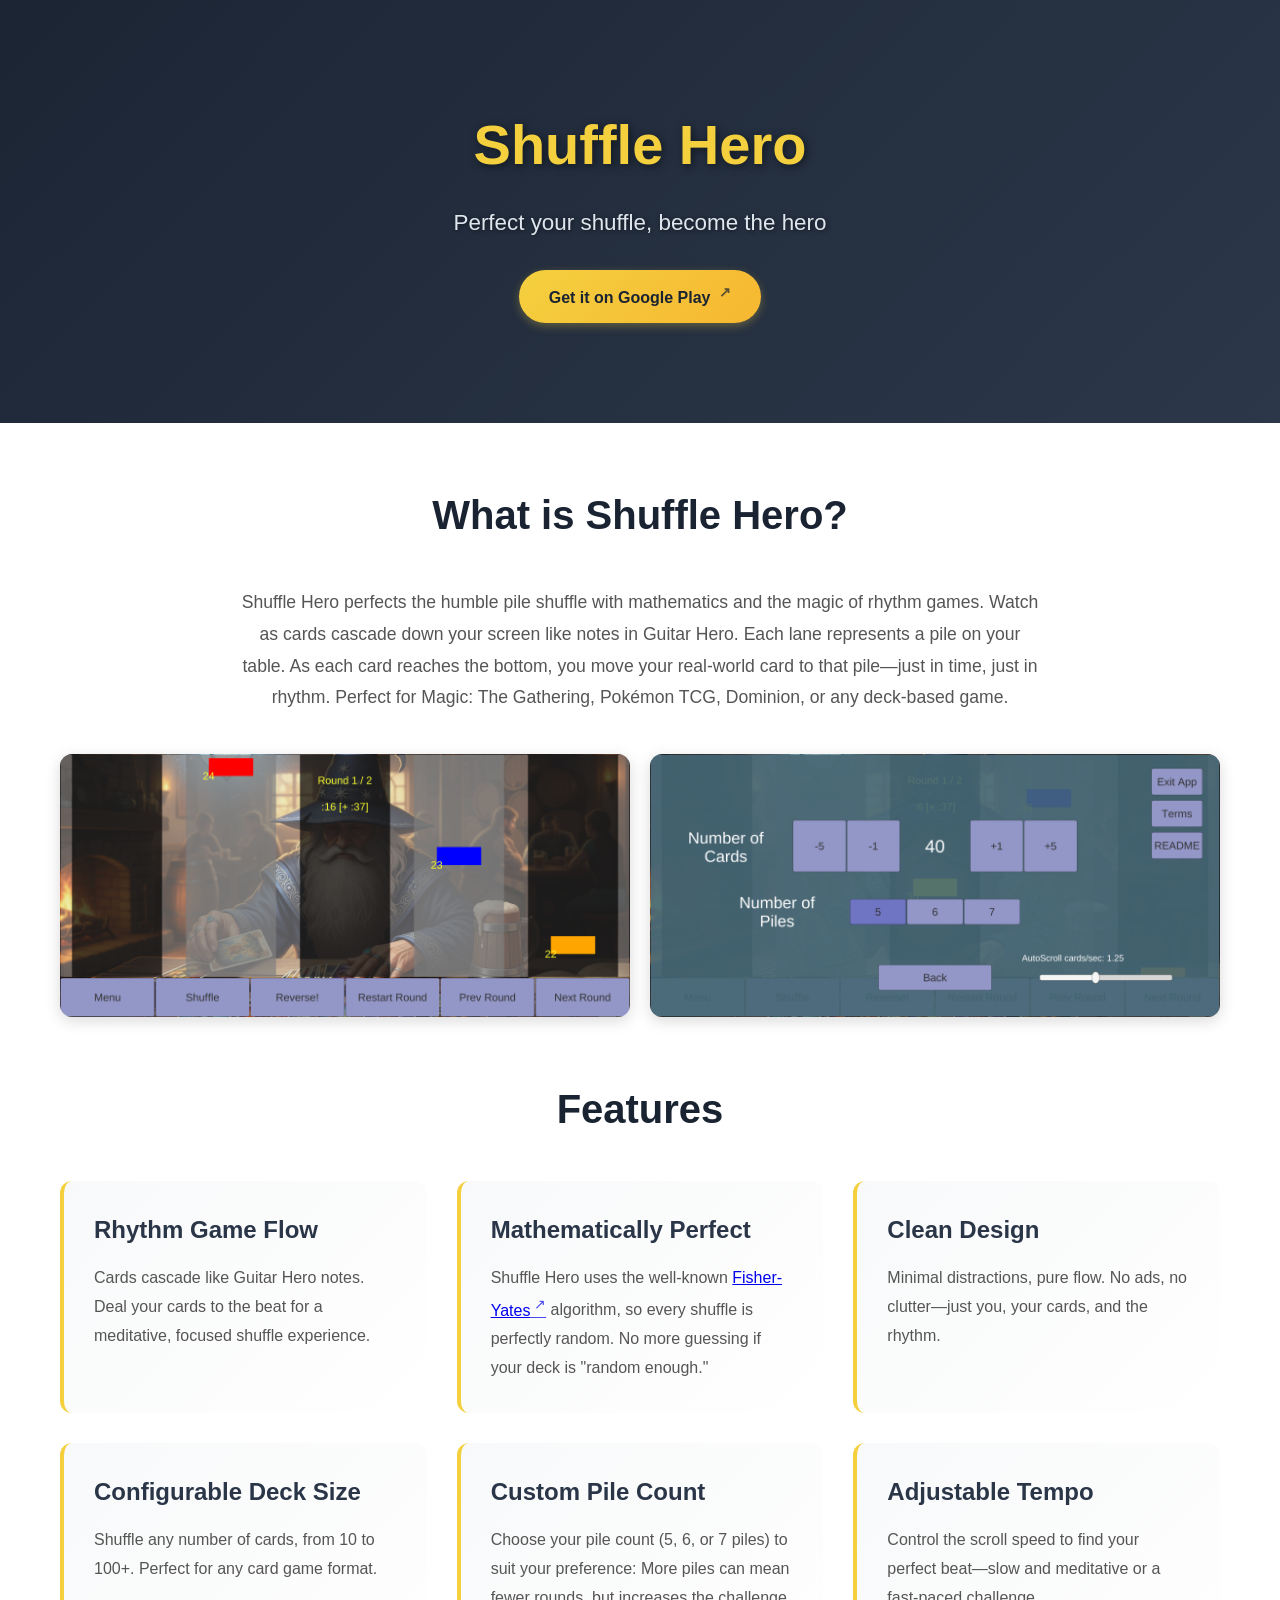
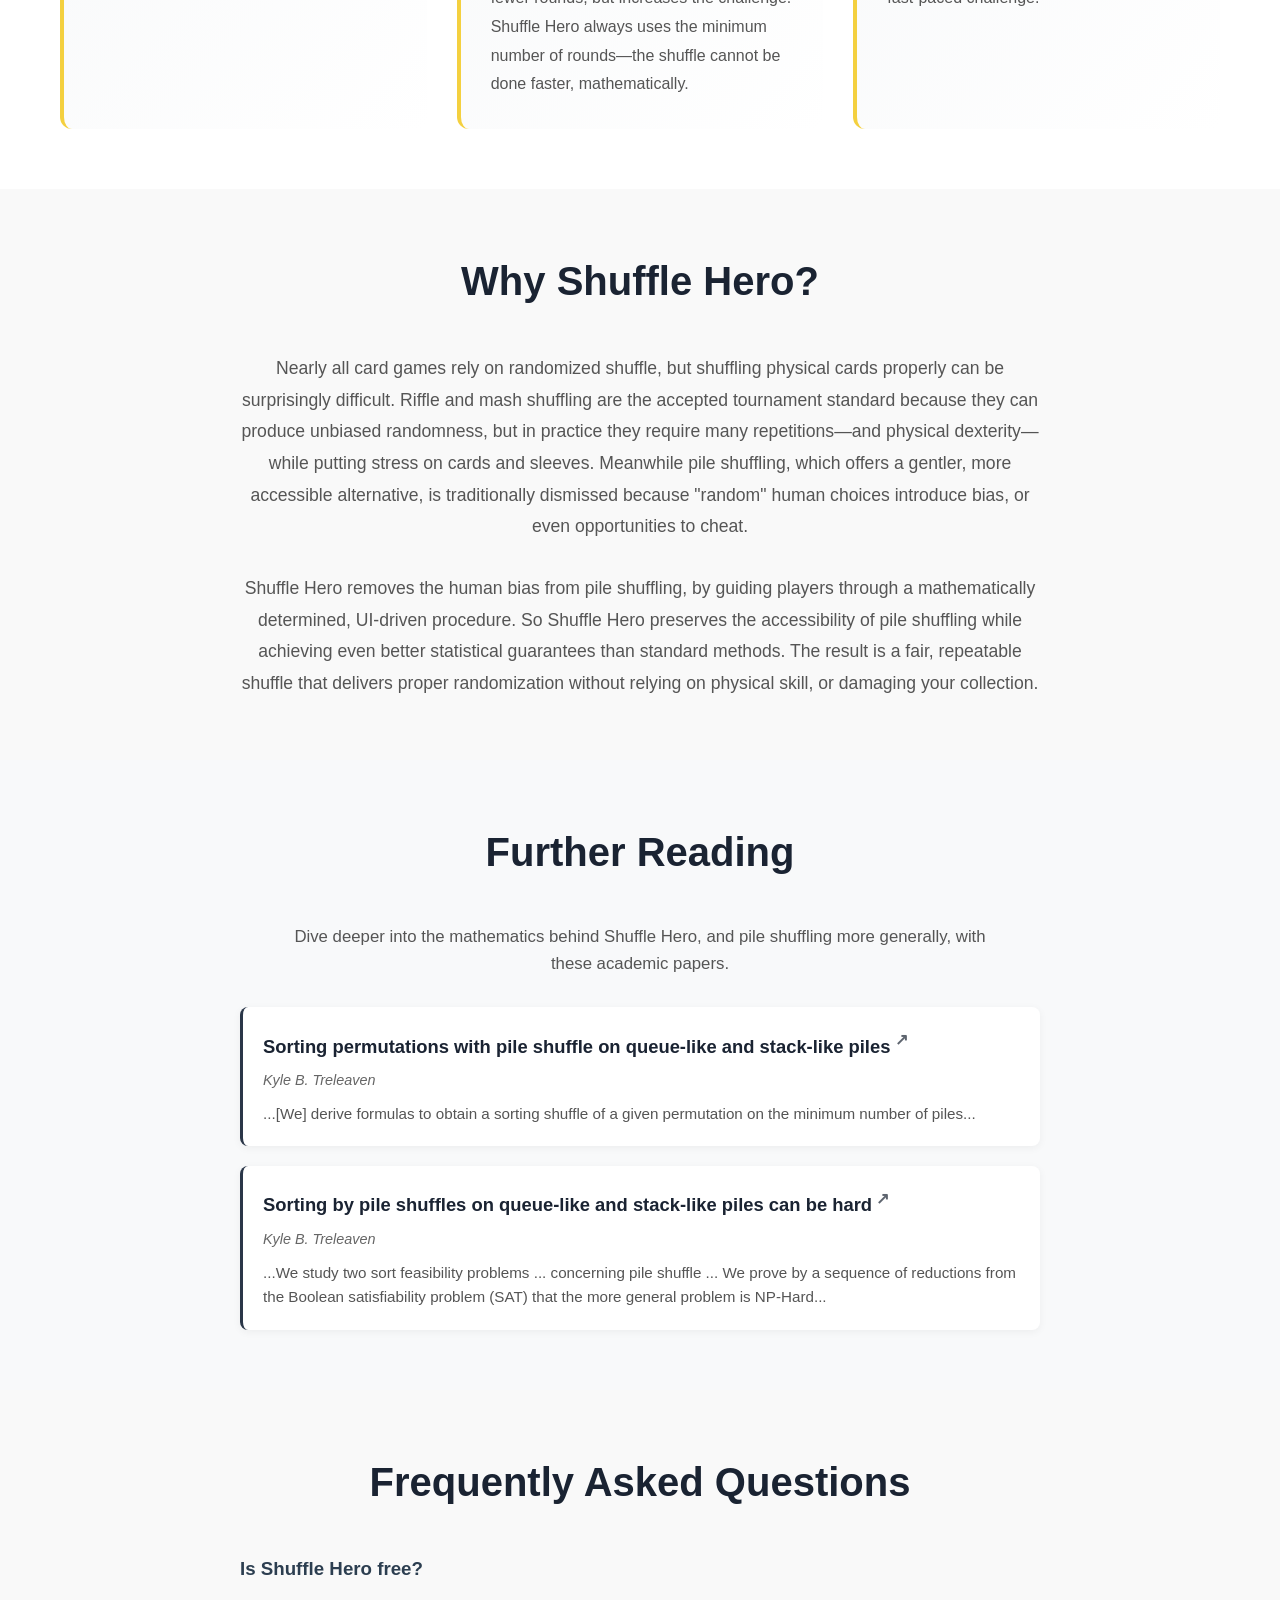
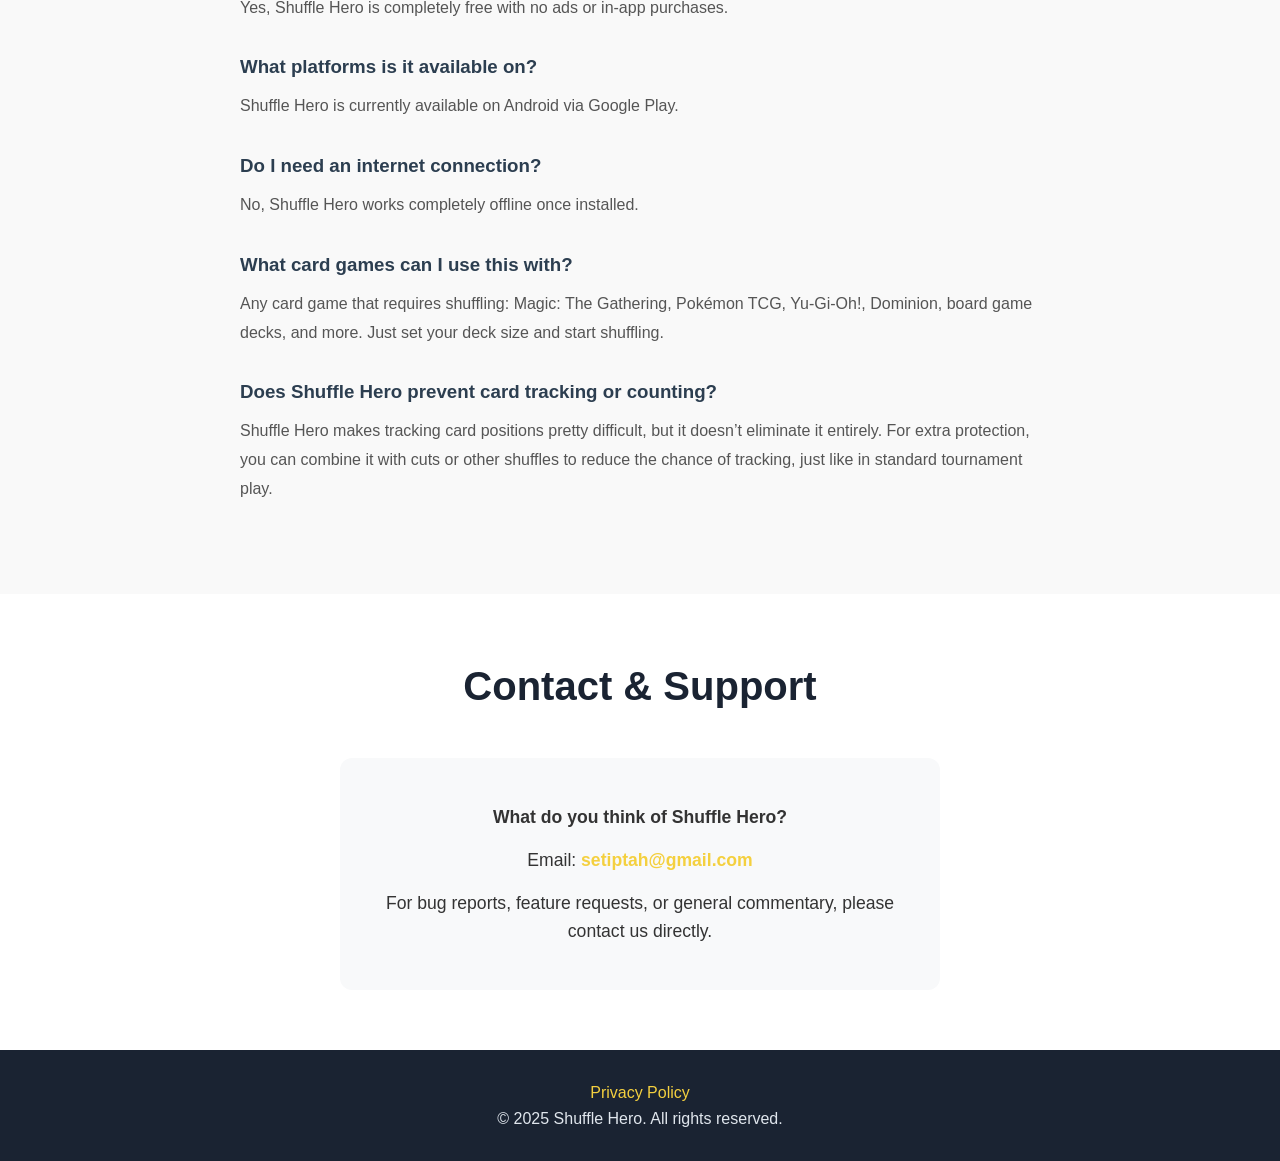
==== shuffle-hero/index.html @ 782777da "shuffle hero site edits" ====
<!DOCTYPE html>
<html lang="en">
<head>
    <meta charset="UTF-8">
    <meta name="viewport" content="width=device-width, initial-scale=1.0">
    <title>Shuffle Hero - Card Shuffling App</title>
    <link rel="stylesheet" href="styles.css">
    <style>
        /* Home page specific styles */
        header {
            background: linear-gradient(135deg, rgba(26, 35, 50, 0.95) 0%, rgba(42, 54, 72, 0.95) 100%), url('images/Gemini_Generated_Image_2lxxd22lxxd22lxx.png');
            background-size: cover;
            background-position: center;
            padding: 100px 0;
            position: relative;
        }

        header::before {
            content: '';
            position: absolute;
            top: 0;
            left: 0;
            right: 0;
            bottom: 0;
            background: linear-gradient(135deg, rgba(26, 35, 50, 0.85) 0%, rgba(42, 54, 72, 0.85) 100%);
            z-index: 1;
        }

        header .container {
            position: relative;
            z-index: 2;
        }

        header h1 {
            font-size: 3.5em;
        }

        @media (max-width: 768px) {
            header h1 {
                font-size: 2em;
            }
        }

        /* Image zoom modal styles */
        .screenshot-img {
            cursor: pointer;
            transition: transform 0.2s;
        }

        .screenshot-img:hover {
            transform: scale(1.02);
        }

        .image-modal {
            display: none;
            position: fixed;
            z-index: 1000;
            left: 0;
            top: 0;
            width: 100%;
            height: 100%;
            background-color: rgba(0, 0, 0, 0.9);
            cursor: pointer;
        }

        .image-modal.active {
            display: flex;
            align-items: center;
            justify-content: center;
        }

        .image-modal img {
            max-width: 70%;
            max-height: 70%;
            object-fit: contain;
        }

        /* FAQ styles */
        .faq-item {
            margin-bottom: 30px;
        }

        .faq-question {
            color: #2c3e50;
            margin-bottom: 10px;
        }

        .faq-answer {
            color: #555;
            line-height: 1.8;
        }
    </style>
    <meta name="google-site-verification" content="QTswCQjJHHnKKwZ6zDKcbCiv14YPKTr-lFRo9p0qcoI" />
</head>
<body>
    <header>
        <div class="container">
            <h1>Shuffle Hero</h1>
            <p>Perfect your shuffle, become the hero</p>
            <div style="text-align: center; margin-top: 30px;">
                <a
                    href="https://play.google.com/store/apps/details?id=com.setiptah.ShuffleHero"
                    class="download-button-small external-link"
                    target="_blank"
                    rel="noopener noreferrer"
                >Get it on Google Play</a>
            </div>
        </div>
    </header>

    <section class="features">
        <div class="container">
            <h2 class="section-title">What is Shuffle Hero?</h2>
            <p style="text-align: center; max-width: 800px; margin: 0 auto 30px; font-size: 1.1em; color: #555; line-height: 1.8;">
                Shuffle Hero perfects the humble pile shuffle with mathematics and the magic of rhythm games. Watch as cards cascade down your screen like notes in Guitar Hero. Each lane represents a pile on your table. As each card reaches the bottom, you move your real-world card to that pile—just in time, just in rhythm. Perfect for Magic: The Gathering, Pokémon TCG, Dominion, or any deck-based game.
            </p>
            <div class="screenshots-grid">
                <img src="images/screenshots/Screenshot_20251213-114809.png" alt="Shuffle Hero gameplay - Round 1/2" class="screenshot-img">
                <img src="images/screenshots/Screenshot_20251213-114822.png" alt="Shuffle Hero settings menu" class="screenshot-img">
            </div>
            <h2 class="section-title" style="margin-top: 60px;">Features</h2>
            <div class="features-grid">
                <div class="feature-card">
                    <h3>Rhythm Game Flow</h3>
                    <p>Cards cascade like Guitar Hero notes. Deal your cards to the beat for a meditative, focused shuffle experience.</p>
                </div>
                <div class="feature-card">
                    <h3>Mathematically Perfect</h3>
                    <p>Shuffle Hero uses the well-known <a href="https://en.wikipedia.org/wiki/Fisher%E2%80%93Yates_shuffle" class="external-link" target="_blank" rel="noopener noreferrer">Fisher-Yates</a> algorithm, so every shuffle is perfectly random. No more guessing if your deck is "random enough."</p>
                </div>
                <div class="feature-card">
                    <h3>Clean Design</h3>
                    <p>Minimal distractions, pure flow. No ads, no clutter—just you, your cards, and the rhythm.</p>
                </div>
                <div class="feature-card">
                    <h3>Configurable Deck Size</h3>
                    <p>Shuffle any number of cards, from 10 to 100+. Perfect for any card game format.</p>
                </div>
                <div class="feature-card">
                    <h3>Custom Pile Count</h3>
                    <p>
                        Choose your pile count (5, 6, or 7 piles) to suit your preference:
                        More piles can mean fewer rounds, but increases the challenge.
                        Shuffle Hero always uses the minimum number of rounds—the shuffle cannot be done faster, mathematically.
                    </p>
                </div>
                <div class="feature-card">
                    <h3>Adjustable Tempo</h3>
                    <p>Control the scroll speed to find your perfect beat—slow and meditative or a fast-paced challenge.</p>
                </div>
            </div>
        </div>
    </section>

    <section class="why-section" style="background-color: #f9f9f9; padding: 60px 0;">
        <div class="container">
            <h2 class="section-title">Why Shuffle Hero?</h2>
            <p style="text-align: center; max-width: 800px; margin: 0 auto 30px; font-size: 1.1em; color: #555; line-height: 1.8;">
                Nearly all card games rely on randomized shuffle, but shuffling physical cards properly can be surprisingly difficult. Riffle and mash shuffling are the accepted tournament standard because they can produce unbiased randomness, but in practice they require many repetitions—and physical dexterity—while putting stress on cards and sleeves. Meanwhile pile shuffling, which offers a gentler, more accessible alternative, is traditionally dismissed because "random" human choices introduce bias, or even opportunities to cheat.
            </p>
            <p style="text-align: center; max-width: 800px; margin: 0 auto; font-size: 1.1em; color: #555; line-height: 1.8;">
                Shuffle Hero removes the human bias from pile shuffling, by guiding players through a mathematically determined, UI-driven procedure. So Shuffle Hero preserves the accessibility of pile shuffling while achieving even better statistical guarantees than standard methods. The result is a fair, repeatable shuffle that delivers proper randomization without relying on physical skill, or damaging your collection.
            </p>
        </div>
    </section>

    <section class="academic">
        <div class="container">
            <h2 class="section-title">Further Reading</h2>
            <p class="section-intro">Dive deeper into the mathematics behind Shuffle Hero, and pile shuffling more generally, with these academic papers.</p>
            <div class="academic-papers">
                <div class="paper">
                    <h3><a href="https://arxiv.org/abs/2503.11463" class="external-link" target="_blank" rel="noopener noreferrer">Sorting permutations with pile shuffle on queue-like and stack-like piles</a></h3>
                    <p class="paper-authors">Kyle B. Treleaven</p>
                    <p class="paper-description">...[We] derive formulas to obtain a sorting shuffle of a given permutation on the minimum number of piles...</p>
                </div>
                <div class="paper">
                    <h3><a href="https://arxiv.org/abs/2506.05518" class="external-link" target="_blank" rel="noopener noreferrer">Sorting by pile shuffles on queue-like and stack-like piles can be hard</a></h3>
                    <p class="paper-authors">Kyle B. Treleaven</p>
                    <p class="paper-description">...We study two sort feasibility problems ... concerning pile shuffle ... We prove by a sequence of reductions from the Boolean satisfiability problem (SAT) that the more general problem is NP-Hard...</p>
                </div>
            </div>
        </div>
    </section>

    <section class="faq" style="background-color: #f9f9f9; padding: 60px 0;">
        <div class="container">
            <h2 class="section-title">Frequently Asked Questions</h2>
            <div style="max-width: 800px; margin: 0 auto;">
                <div class="faq-item">
                    <h3 class="faq-question">Is Shuffle Hero free?</h3>
                    <p class="faq-answer">Yes, Shuffle Hero is completely free with no ads or in-app purchases.</p>
                </div>
                <div class="faq-item">
                    <h3 class="faq-question">What platforms is it available on?</h3>
                    <p class="faq-answer">Shuffle Hero is currently available on Android via Google Play.</p>
                </div>
                <div class="faq-item">
                    <h3 class="faq-question">Do I need an internet connection?</h3>
                    <p class="faq-answer">No, Shuffle Hero works completely offline once installed.</p>
                </div>
                <div class="faq-item">
                    <h3 class="faq-question">What card games can I use this with?</h3>
                    <p class="faq-answer">Any card game that requires shuffling: Magic: The Gathering, Pokémon TCG, Yu-Gi-Oh!, Dominion, board game decks, and more. Just set your deck size and start shuffling.</p>
                </div>
                <div class="faq-item">
                    <h3 class="faq-question">Does Shuffle Hero prevent card tracking or counting?</h3>
                    <p class="faq-answer">
                        Shuffle Hero makes tracking card positions pretty difficult, but it doesn’t eliminate it entirely. For extra protection, you can combine it with cuts or other shuffles to reduce the chance of tracking, just like in standard tournament play.
                    </p>
                </div>
            </div>
        </div>
    </section>

    <section class="contact">
        <div class="container">
            <h2 class="section-title">Contact & Support</h2>
            <div class="contact-info">
                <p><strong>What do you think of Shuffle Hero?</strong></p>
                <p>Email: <a href="mailto:setiptah@gmail.com">setiptah@gmail.com</a></p>
                <p>For bug reports, feature requests, or general commentary, please contact us directly.</p>
            </div>
        </div>
    </section>

    <footer>
        <div class="container">
            <p>
                <a href="privacy-policy.html">Privacy Policy</a>
            </p>
            <p>&copy; 2025 Shuffle Hero. All rights reserved.</p>
        </div>
    </footer>

    <!-- Image zoom modal -->
    <div class="image-modal" id="imageModal">
        <img src="" alt="Zoomed screenshot">
    </div>

    <script>
        // Image zoom functionality
        const modal = document.getElementById('imageModal');
        const modalImg = modal.querySelector('img');
        const screenshots = document.querySelectorAll('.screenshot-img');

        screenshots.forEach(img => {
            img.addEventListener('click', function() {
                modal.classList.add('active');
                modalImg.src = this.src;
                modalImg.alt = this.alt;
            });
        });

        modal.addEventListener('click', function() {
            modal.classList.remove('active');
        });
    </script>
</body>
</html>
---- shuffle-hero/styles.css ----
/* Global Styles */
* {
    margin: 0;
    padding: 0;
    box-sizing: border-box;
}

body {
    font-family: -apple-system, BlinkMacSystemFont, 'Segoe UI', Roboto, Oxygen, Ubuntu, Cantarell, sans-serif;
    line-height: 1.6;
    color: #333;
    background-color: #f8f9fa;
}

.container {
    max-width: 1200px;
    margin: 0 auto;
    padding: 0 20px;
}

/* Header Styles */
header {
    background: linear-gradient(135deg, #1a2332 0%, #2a3648 100%);
    color: white;
    padding: 60px 0;
    text-align: center;
}

header h1 {
    font-size: 2.5em;
    margin-bottom: 15px;
    font-weight: 700;
    color: #f4d03f;
    text-shadow: 2px 2px 8px rgba(0,0,0,0.5);
}

header p {
    font-size: 1.4em;
    color: #e0e6ed;
    text-shadow: 1px 1px 4px rgba(0,0,0,0.5);
}

/* Section Styles */
section {
    padding: 60px 0;
}

.section-title {
    text-align: center;
    font-size: 2.5em;
    margin-bottom: 40px;
    color: #1a2332;
    font-weight: 700;
}

/* Features Section */
.features {
    background-color: white;
}

.features-grid {
    display: grid;
    grid-template-columns: repeat(auto-fit, minmax(280px, 1fr));
    gap: 30px;
    margin-top: 40px;
}

.feature-card {
    padding: 30px;
    background: linear-gradient(135deg, #f8f9fa 0%, #ffffff 100%);
    border-radius: 12px;
    border-left: 4px solid #f4d03f;
    transition: transform 0.3s ease, box-shadow 0.3s ease;
}

.feature-card:hover {
    transform: translateY(-5px);
    box-shadow: 0 10px 25px rgba(244, 208, 63, 0.2);
    border-left-color: #2a3648;
}

.feature-card h3 {
    color: #2a3648;
    margin-bottom: 15px;
    font-size: 1.5em;
    font-weight: 600;
}

.feature-card p {
    color: #555;
    line-height: 1.8;
}

/* Screenshots Section */
.screenshots {
    background-color: #f8f9fa;
}

.screenshots-grid {
    display: grid;
    grid-template-columns: repeat(auto-fit, minmax(250px, 1fr));
    gap: 20px;
    margin-top: 40px;
}

.screenshot-img {
    width: 100%;
    border-radius: 12px;
    box-shadow: 0 4px 15px rgba(0,0,0,0.15);
    transition: transform 0.3s ease, box-shadow 0.3s ease;
}

.screenshot-img:hover {
    transform: translateY(-5px);
    box-shadow: 0 8px 25px rgba(0,0,0,0.2);
}

/* Promo Gallery Section */
.promo-gallery {
    background: linear-gradient(135deg, #1a2332 0%, #2a3648 100%);
    padding: 80px 0;
}

.promo-gallery .section-title {
    color: #f4d03f;
    text-shadow: 2px 2px 4px rgba(0,0,0,0.3);
}

.promo-grid {
    display: grid;
    grid-template-columns: repeat(auto-fit, minmax(300px, 1fr));
    gap: 30px;
    margin-top: 40px;
}

.promo-img {
    width: 100%;
    border-radius: 16px;
    box-shadow: 0 8px 30px rgba(244, 208, 63, 0.2);
    transition: transform 0.3s ease, box-shadow 0.3s ease;
}

.promo-img:hover {
    transform: scale(1.05);
    box-shadow: 0 12px 40px rgba(244, 208, 63, 0.4);
}

/* Download Buttons */
.download-button {
    display: inline-block;
    background: linear-gradient(135deg, #f4d03f 0%, #f7b731 100%);
    color: #1a2332;
    padding: 18px 50px;
    border-radius: 50px;
    text-decoration: none;
    font-size: 1.2em;
    font-weight: 700;
    transition: transform 0.3s ease, box-shadow 0.3s ease;
    box-shadow: 0 4px 15px rgba(244, 208, 63, 0.3);
}

.download-button:hover {
    transform: translateY(-3px);
    box-shadow: 0 8px 25px rgba(244, 208, 63, 0.5);
    background: linear-gradient(135deg, #f7b731 0%, #f4d03f 100%);
}

.download-button-small {
    display: inline-block;
    background: linear-gradient(135deg, #f4d03f 0%, #f7b731 100%);
    color: #1a2332;
    padding: 12px 30px;
    border-radius: 30px;
    text-decoration: none;
    font-size: 1em;
    font-weight: 600;
    transition: transform 0.3s ease, box-shadow 0.3s ease;
    box-shadow: 0 3px 10px rgba(244, 208, 63, 0.3);
}

.download-button-small:hover {
    transform: translateY(-2px);
    box-shadow: 0 5px 15px rgba(244, 208, 63, 0.5);
}

/* Academic Papers Section */
.academic {
    background-color: #f8f9fa;
}

.section-intro {
    text-align: center;
    max-width: 700px;
    margin: 0 auto 30px;
    font-size: 1.05em;
    color: #555;
    line-height: 1.6;
}

.academic-papers {
    max-width: 800px;
    margin: 0 auto;
    display: flex;
    flex-direction: column;
    gap: 20px;
}

.paper {
    background: white;
    padding: 20px;
    border-radius: 8px;
    border-left: 3px solid #2a3648;
    box-shadow: 0 2px 8px rgba(0,0,0,0.05);
    transition: transform 0.3s ease, box-shadow 0.3s ease;
}

.paper:hover {
    transform: translateY(-2px);
    box-shadow: 0 4px 12px rgba(0,0,0,0.1);
}

.paper h3 {
    margin-bottom: 8px;
    font-size: 1.15em;
}

.paper h3 a {
    color: #1a2332;
    text-decoration: none;
}

.paper h3 a:hover {
    color: #2a3648;
    text-decoration: underline;
}

.paper-authors {
    font-style: italic;
    color: #666;
    margin-bottom: 10px;
    font-size: 0.9em;
}

.paper-description {
    color: #555;
    line-height: 1.6;
    font-size: 0.95em;
}

/* Contact Section */
.contact {
    background-color: white;
    text-align: center;
}

.contact-info {
    max-width: 600px;
    margin: 0 auto;
    padding: 30px;
    background: #f8f9fa;
    border-radius: 12px;
}

.contact-info p {
    margin: 15px 0;
    font-size: 1.1em;
}

.contact-info a {
    color: #f4d03f;
    text-decoration: none;
    font-weight: 600;
}

.contact-info a:hover {
    color: #f7b731;
    text-decoration: underline;
}

/* Footer Styles */
footer {
    background-color: #1a2332;
    color: white;
    text-align: center;
    padding: 30px 0;
}

footer p {
    color: #e0e6ed;
}

footer a {
    color: #f4d03f;
    text-decoration: none;
    margin: 0 10px;
}

footer a:hover {
    color: #f7b731;
    text-decoration: underline;
}

/* External Link Indicator */
a.external-link::after {
    content: ' ↗';
    font-size: 0.85em;
    opacity: 0.7;
    vertical-align: super;
}

.download-button-small.external-link::after {
    margin-left: 5px;
}

/* Responsive Design */
@media (max-width: 768px) {
    header h1 {
        font-size: 2em;
    }

    .section-title {
        font-size: 2em;
    }
}
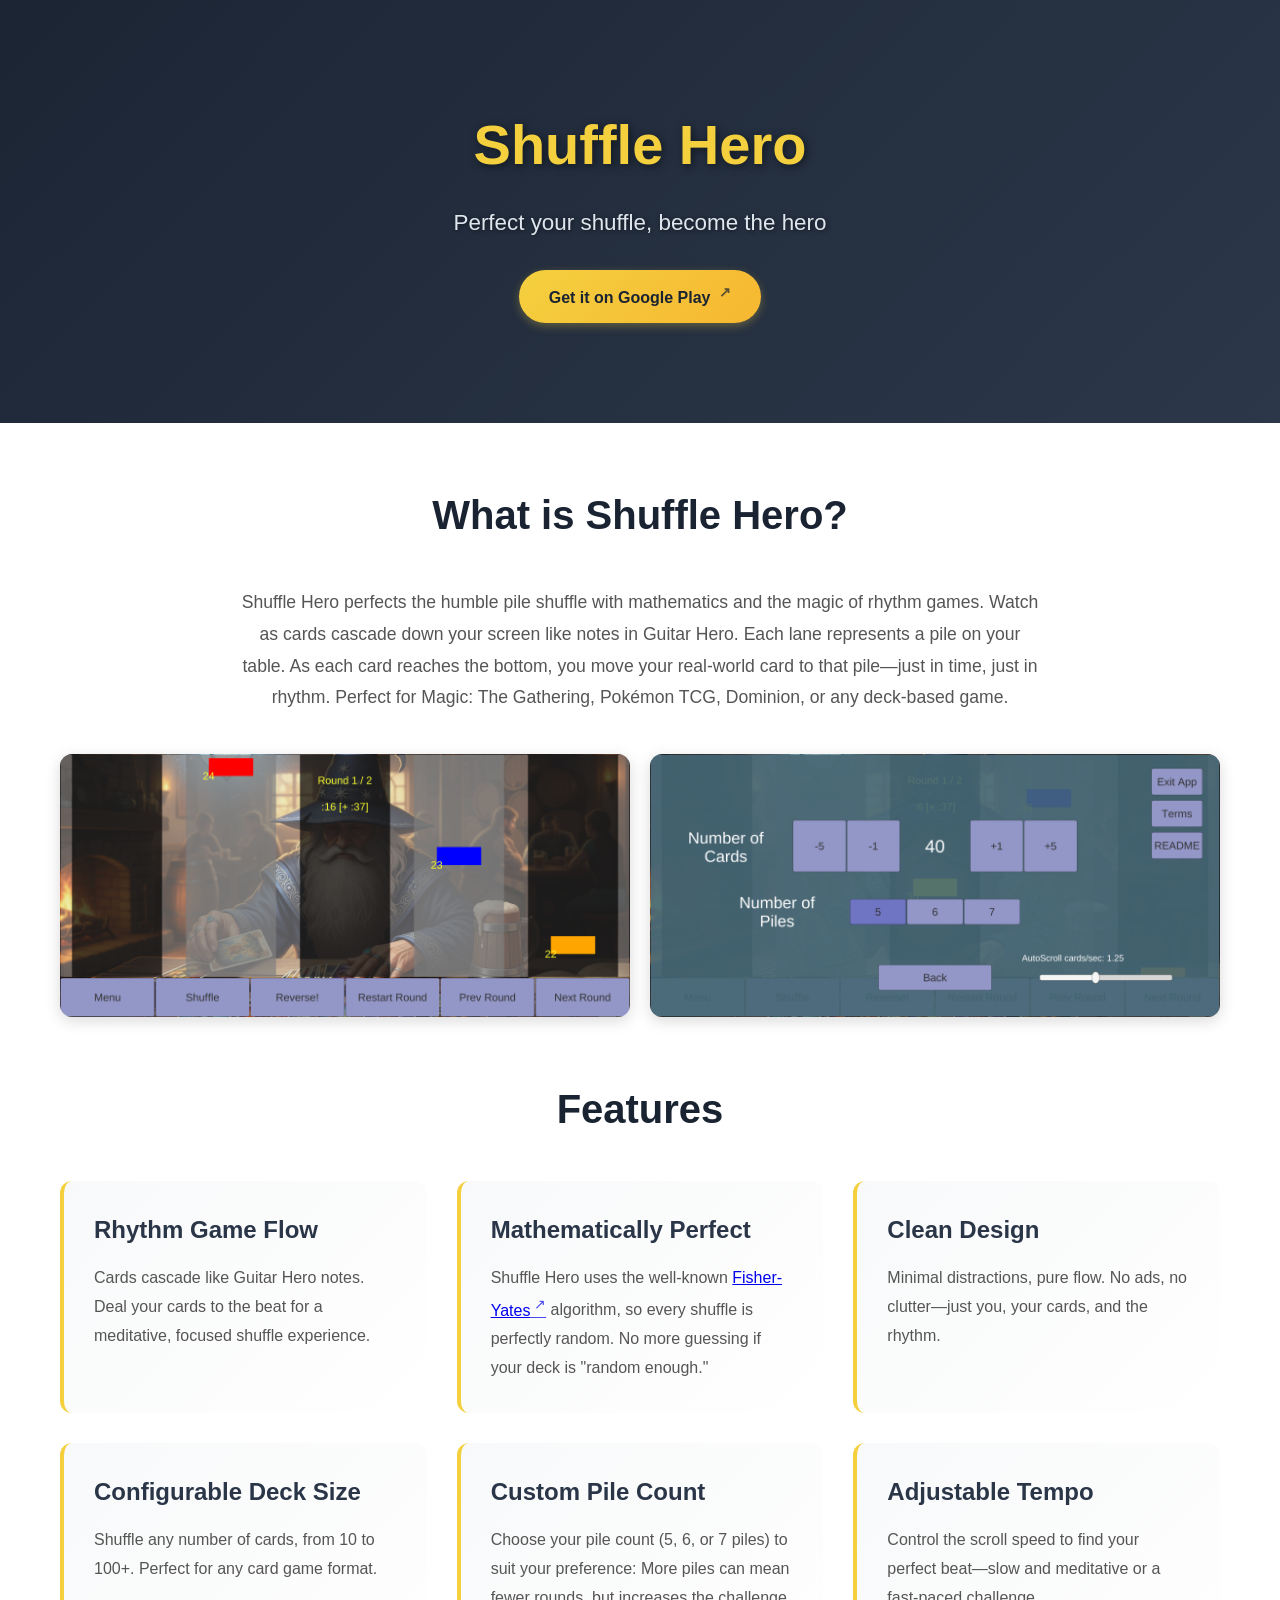
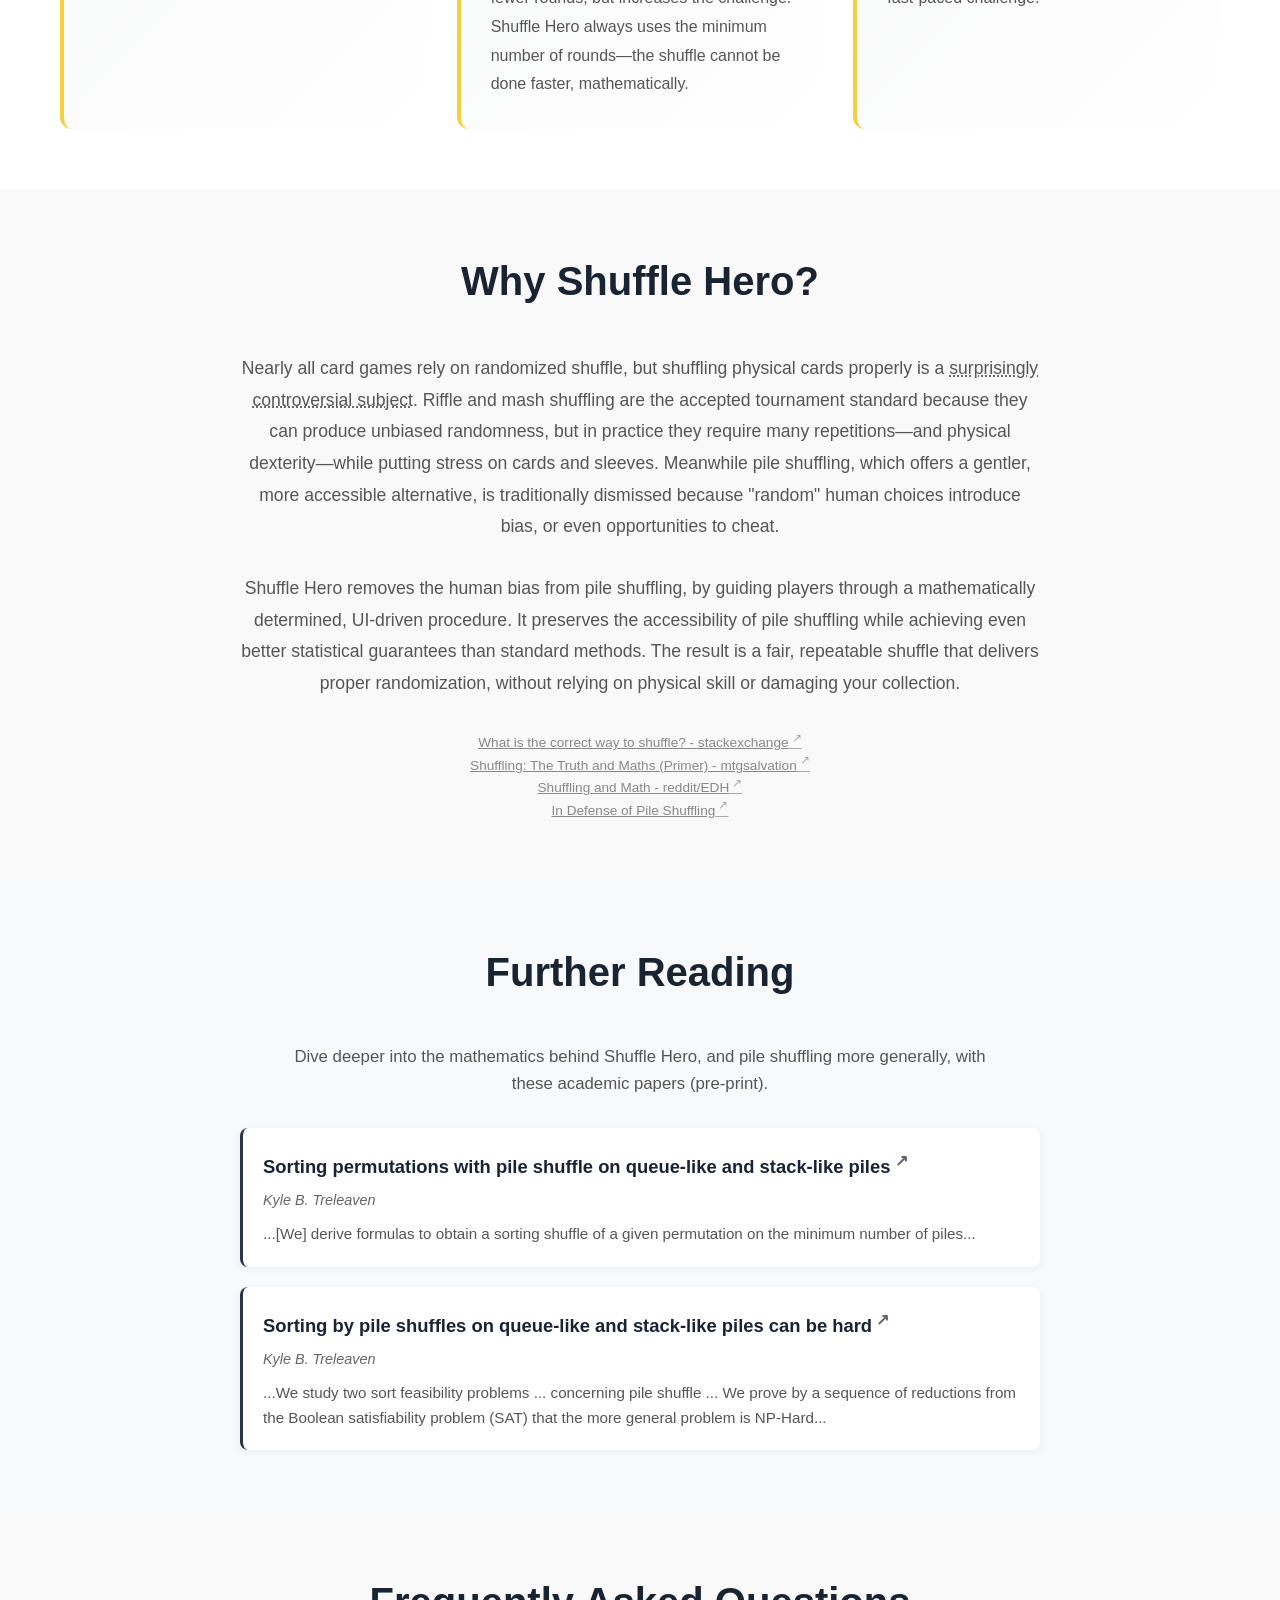
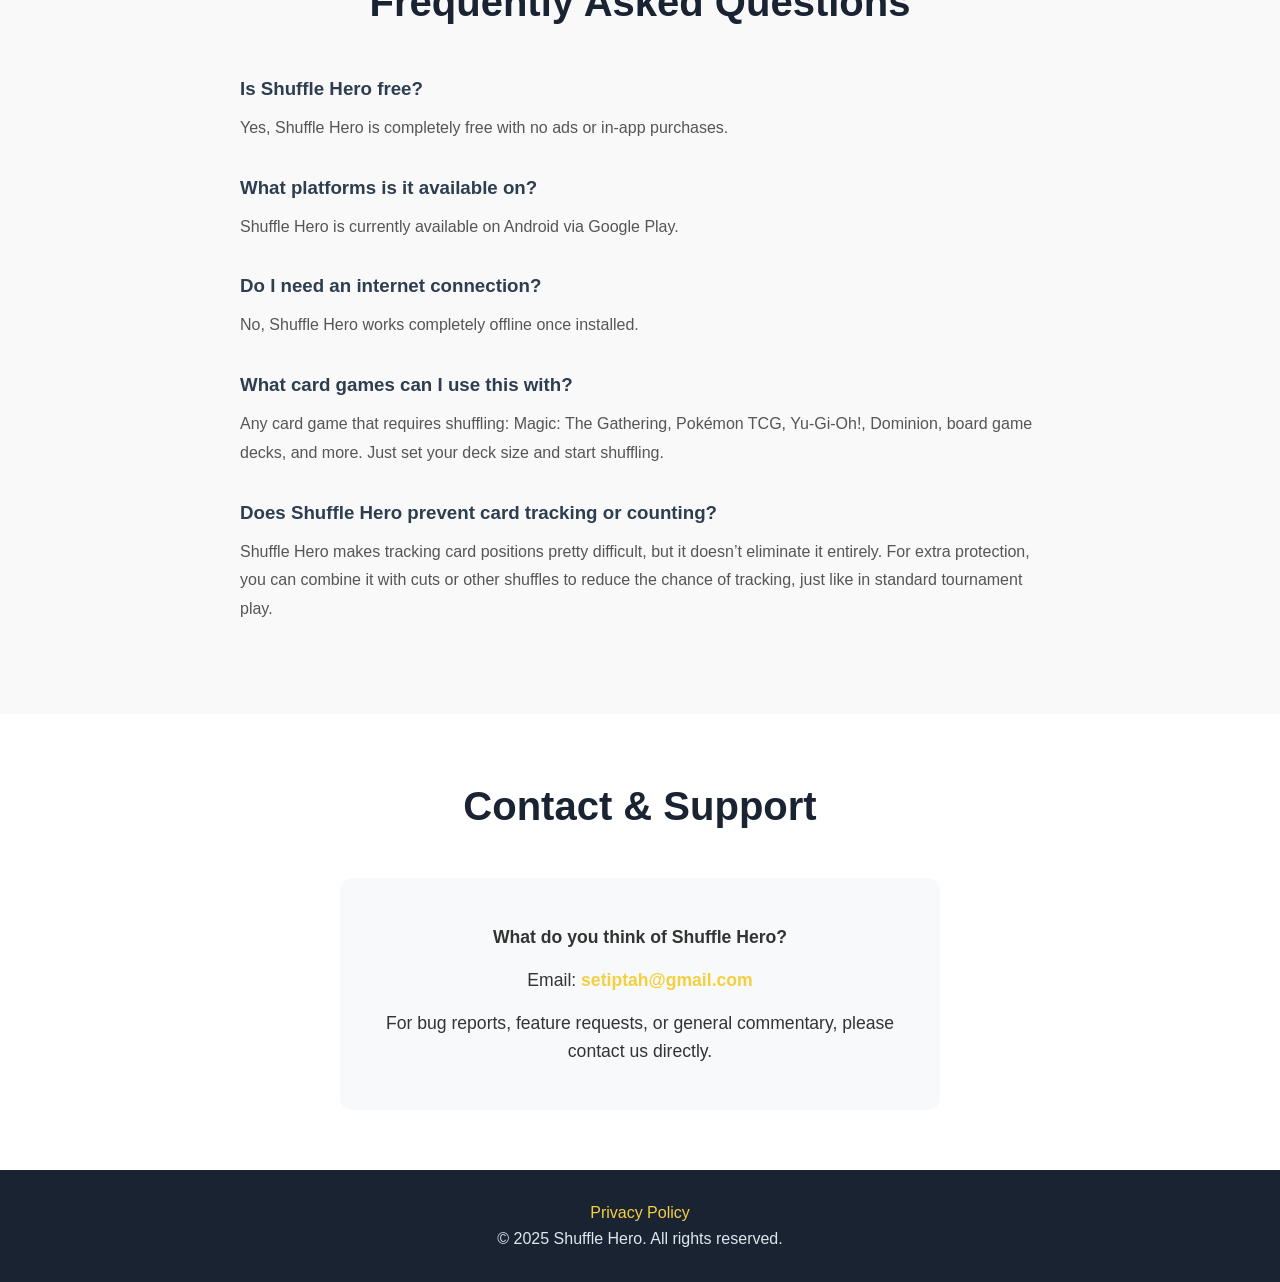
==== commit db8bebd7: "shuffle hero site edits" ====
--- a/shuffle-hero/index.html
+++ b/shuffle-hero/index.html
@@ -156,18 +156,26 @@
         <div class="container">
             <h2 class="section-title">Why Shuffle Hero?</h2>
             <p style="text-align: center; max-width: 800px; margin: 0 auto 30px; font-size: 1.1em; color: #555; line-height: 1.8;">
-                Nearly all card games rely on randomized shuffle, but shuffling physical cards properly can be surprisingly difficult. Riffle and mash shuffling are the accepted tournament standard because they can produce unbiased randomness, but in practice they require many repetitions—and physical dexterity—while putting stress on cards and sleeves. Meanwhile pile shuffling, which offers a gentler, more accessible alternative, is traditionally dismissed because "random" human choices introduce bias, or even opportunities to cheat.
+                Nearly all card games rely on randomized shuffle, but shuffling physical cards properly is a <a href="#why-references" style="color: #555; text-decoration: underline; text-decoration-style: dotted;">surprisingly controversial subject</a>. Riffle and mash shuffling are the accepted tournament standard because they can produce unbiased randomness, but in practice they require many repetitions—and physical dexterity—while putting stress on cards and sleeves. Meanwhile pile shuffling, which offers a gentler, more accessible alternative, is traditionally dismissed because "random" human choices introduce bias, or even opportunities to cheat.
             </p>
             <p style="text-align: center; max-width: 800px; margin: 0 auto; font-size: 1.1em; color: #555; line-height: 1.8;">
-                Shuffle Hero removes the human bias from pile shuffling, by guiding players through a mathematically determined, UI-driven procedure. So Shuffle Hero preserves the accessibility of pile shuffling while achieving even better statistical guarantees than standard methods. The result is a fair, repeatable shuffle that delivers proper randomization without relying on physical skill, or damaging your collection.
-            </p>
+                Shuffle Hero removes the human bias from pile shuffling, by guiding players through a mathematically determined, UI-driven procedure. It preserves the accessibility of pile shuffling while achieving even better statistical guarantees than standard methods. The result is a fair, repeatable shuffle that delivers proper randomization, without relying on physical skill or damaging your collection.
+            </p>
+            <div id="why-references" style="text-align: center; max-width: 800px; margin: 30px auto 0; font-size: 0.85em; color: #888;">
+                <p style="margin: 0; line-height: 1.4;">
+                    <a href="https://boardgames.stackexchange.com/questions/45187/what-is-the-correct-way-to-shuffle" class="external-link" target="_blank" rel="noopener noreferrer" style="color: #888;">What is the correct way to shuffle? - stackexchange</a>
+                    <br><a href="https://www.mtgsalvation.com/forums/magic-fundamentals/magic-general/334934-shuffling-the-truth-and-maths-primer" class="external-link" target="_blank" rel="noopener noreferrer" style="color: #888;">Shuffling: The Truth and Maths (Primer) - mtgsalvation</a>
+                    <br><a href="https://www.reddit.com/r/EDH/comments/hag23z/shuffling_and_math/" class="external-link" target="_blank" rel="noopener noreferrer" style="color: #888;">Shuffling and Math - reddit/EDH</a>
+                    <br><a href="https://outsidetheasylum.blog/in-defense-of-pile-shuffling/" class="external-link" target="_blank" rel="noopener noreferrer" style="color: #888;">In Defense of Pile Shuffling</a>
+                </p>
+            </div>
         </div>
     </section>
 
     <section class="academic">
         <div class="container">
             <h2 class="section-title">Further Reading</h2>
-            <p class="section-intro">Dive deeper into the mathematics behind Shuffle Hero, and pile shuffling more generally, with these academic papers.</p>
+            <p class="section-intro">Dive deeper into the mathematics behind Shuffle Hero, and pile shuffling more generally, with these academic papers (pre-print).</p>
             <div class="academic-papers">
                 <div class="paper">
                     <h3><a href="https://arxiv.org/abs/2503.11463" class="external-link" target="_blank" rel="noopener noreferrer">Sorting permutations with pile shuffle on queue-like and stack-like piles</a></h3>
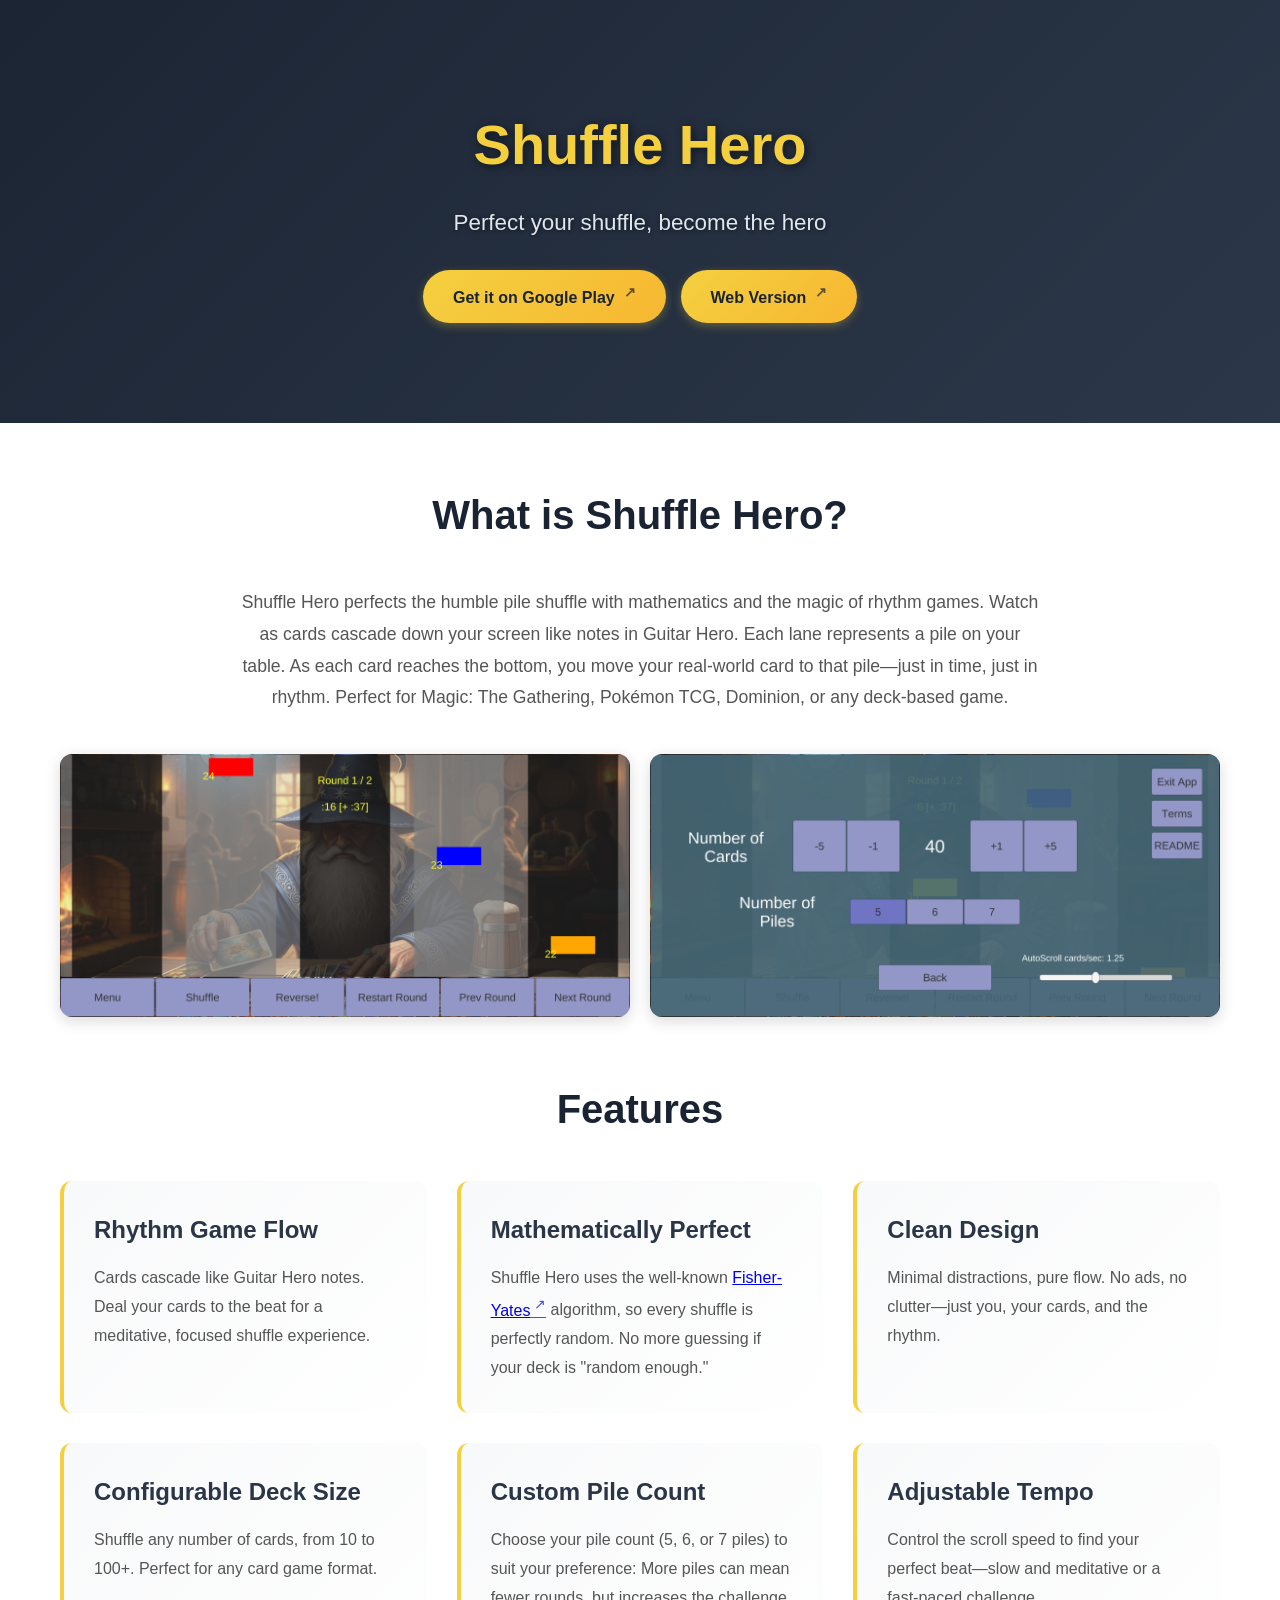
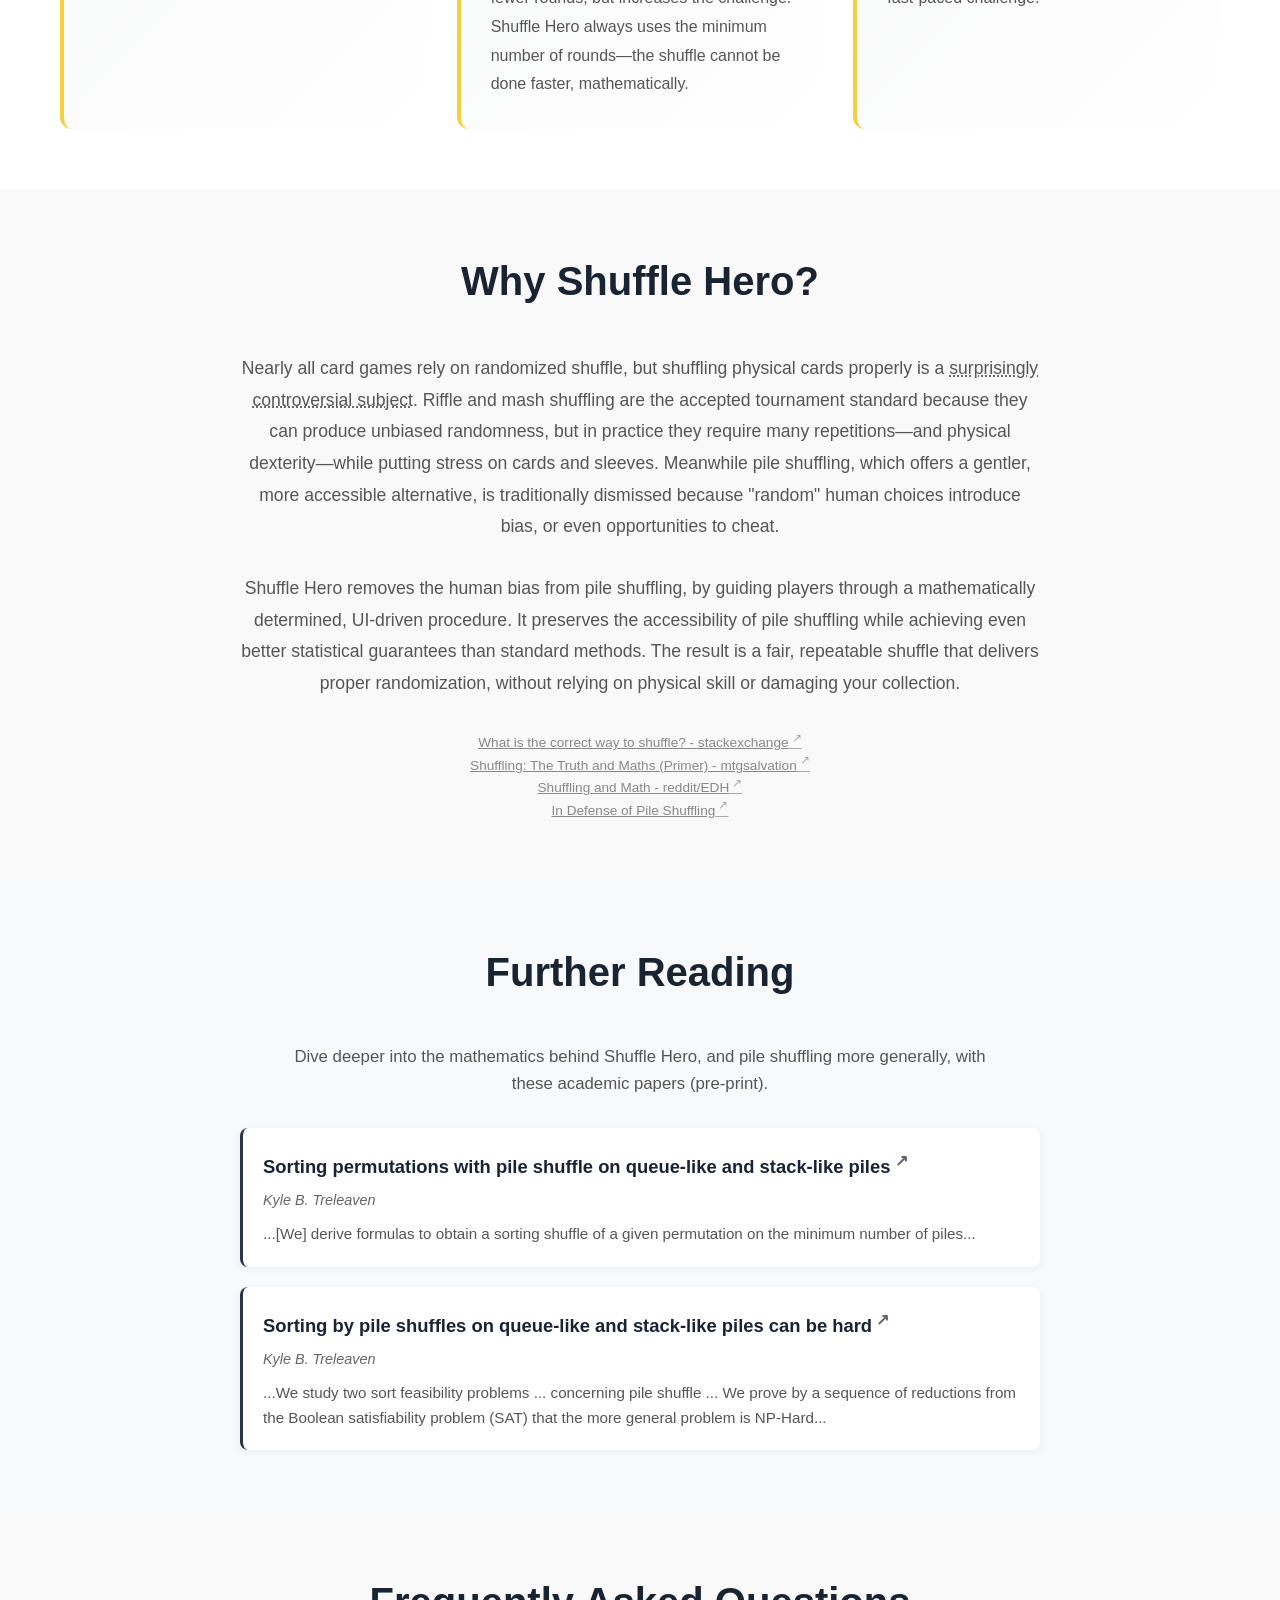
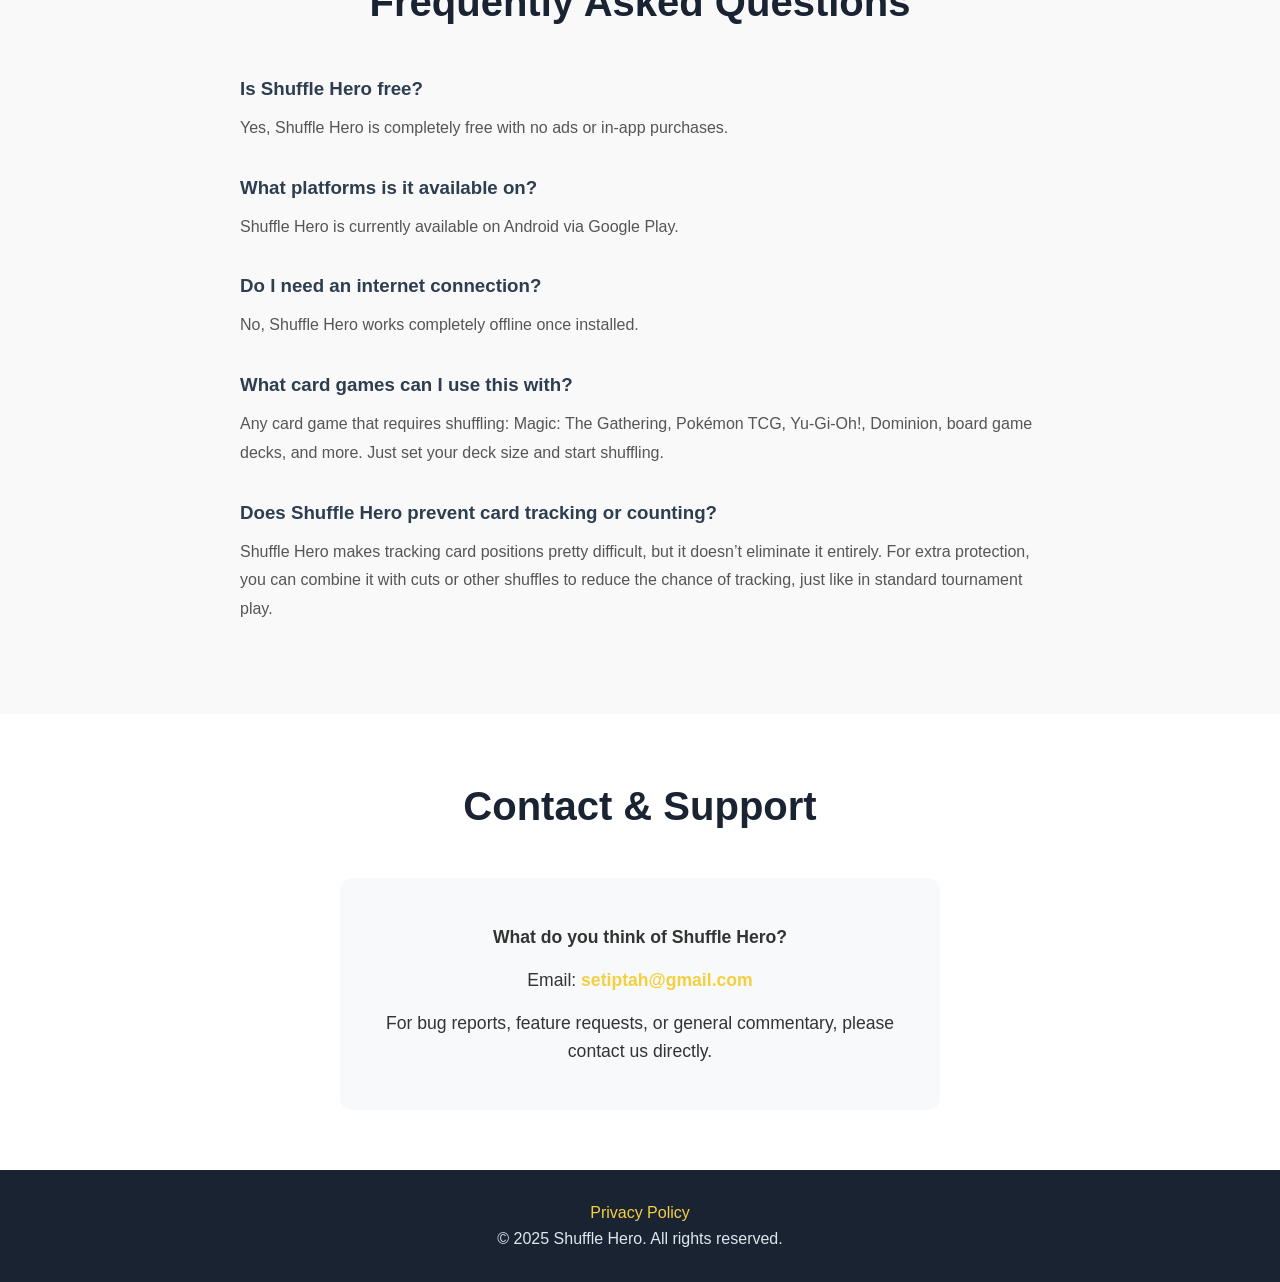
==== commit 9f8fd6a8: "adding external link to react version of shuffle hero" ====
--- a/shuffle-hero/index.html
+++ b/shuffle-hero/index.html
@@ -97,13 +97,19 @@
         <div class="container">
             <h1>Shuffle Hero</h1>
             <p>Perfect your shuffle, become the hero</p>
-            <div style="text-align: center; margin-top: 30px;">
+            <div style="display: flex; gap: 15px; justify-content: center; align-items: center; margin-top: 30px; flex-wrap: wrap;">
                 <a
                     href="https://play.google.com/store/apps/details?id=com.setiptah.ShuffleHero"
                     class="download-button-small external-link"
                     target="_blank"
                     rel="noopener noreferrer"
                 >Get it on Google Play</a>
+                <a
+                    href="https://kyletreleaven.github.io/shuffle-hero-react/"
+                    class="download-button-small external-link"
+                    target="_blank"
+                    rel="noopener noreferrer"
+                >Web Version</a>
             </div>
         </div>
     </header>
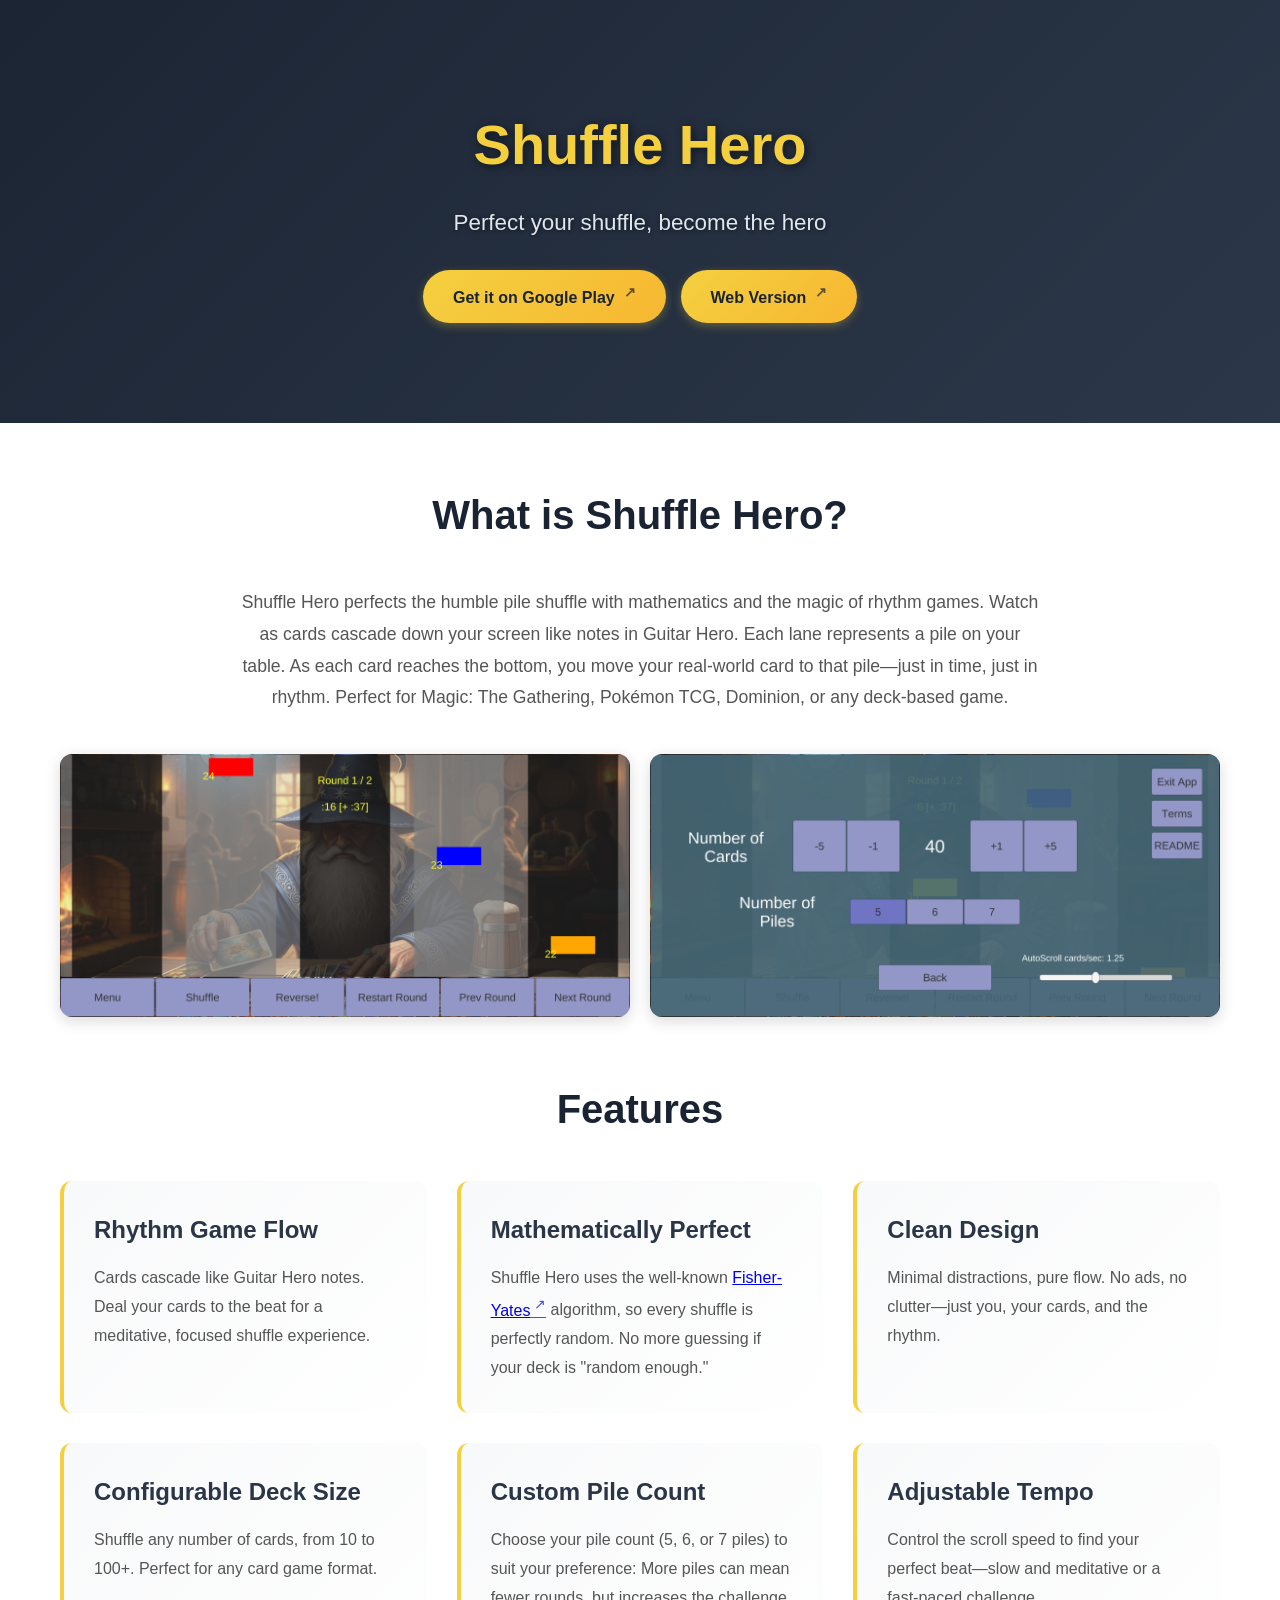
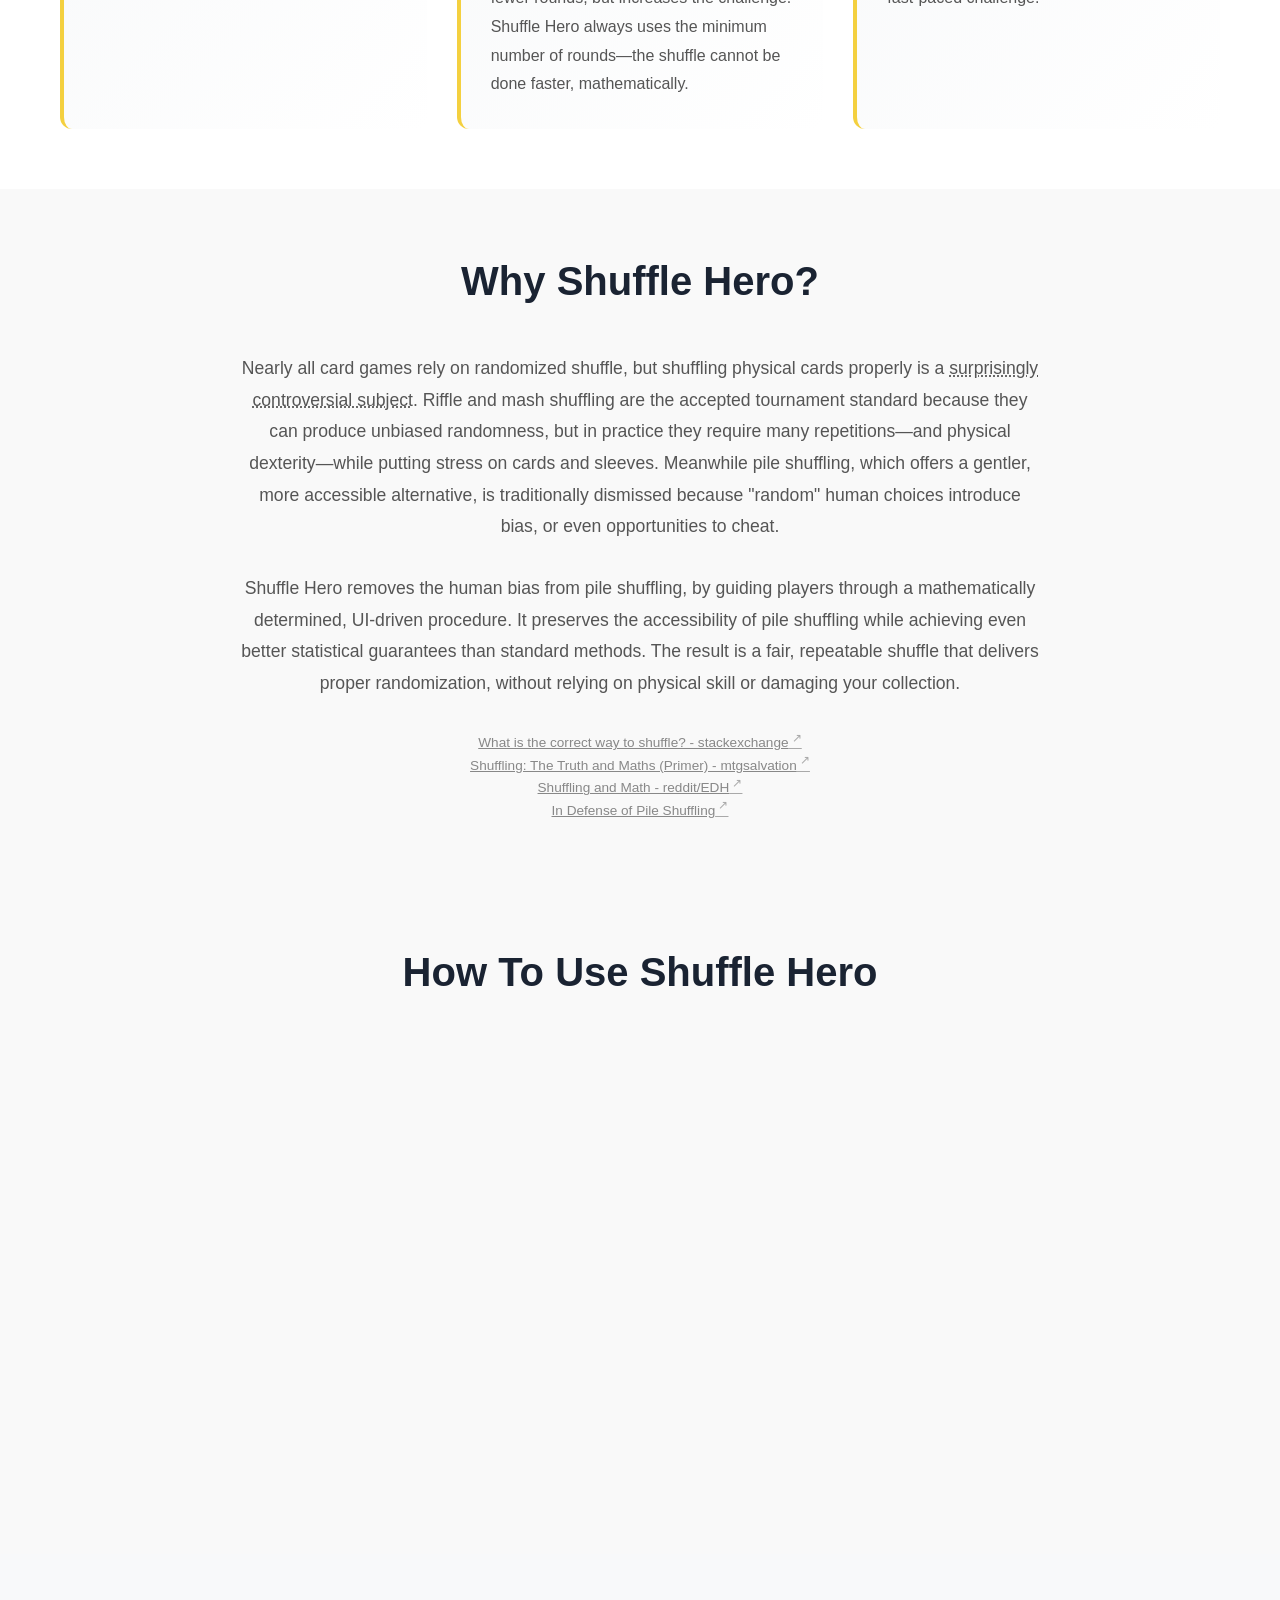
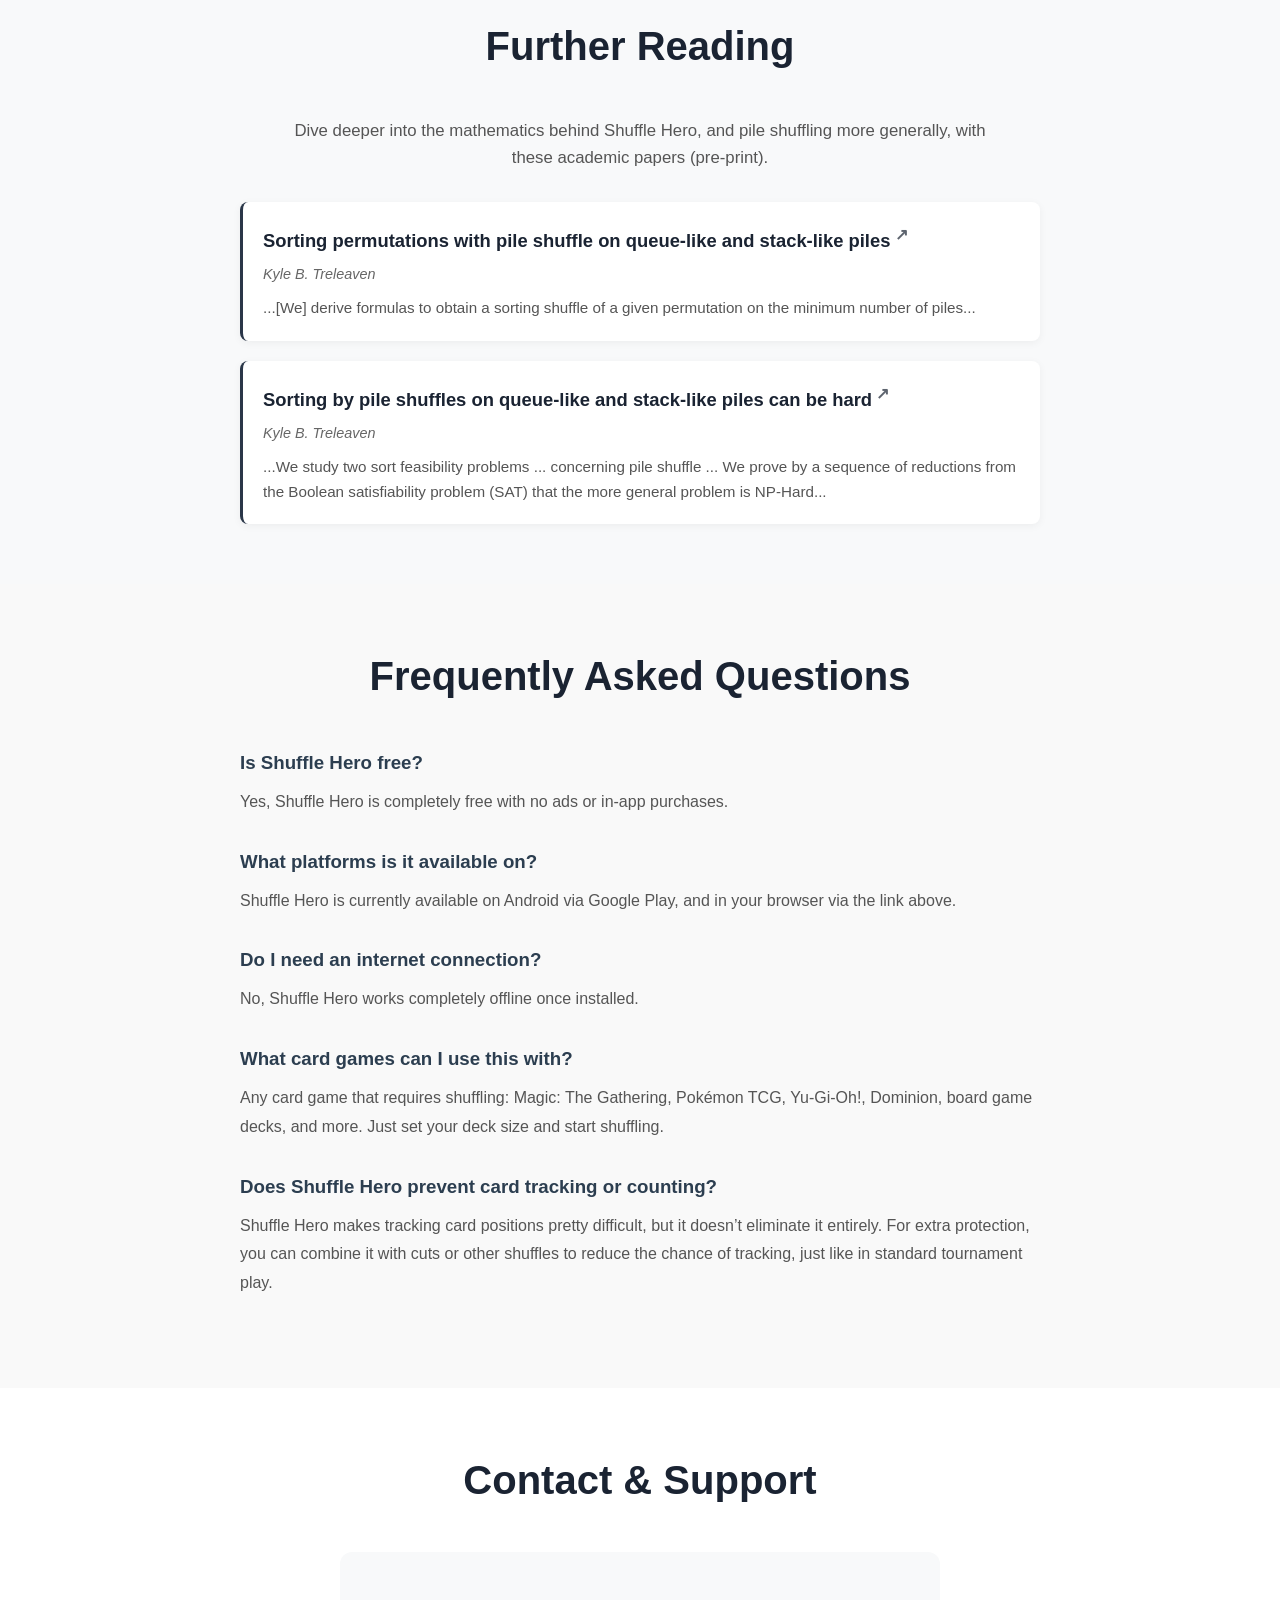
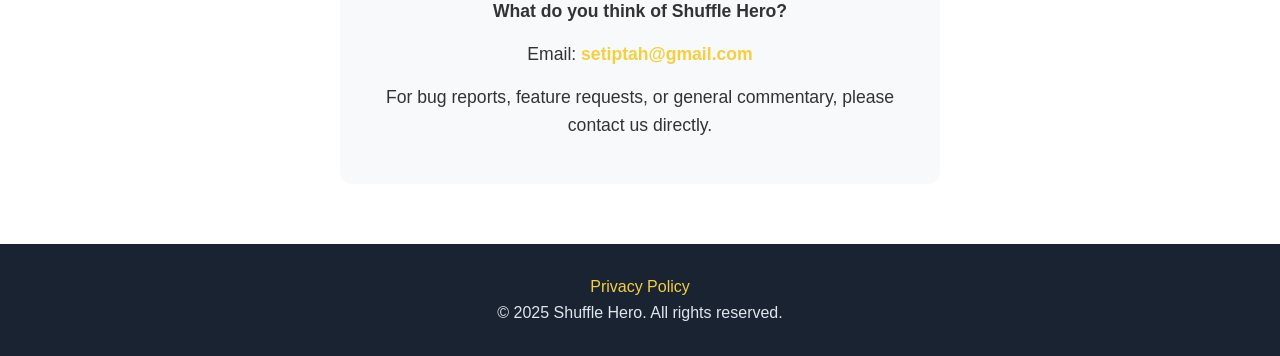
==== commit e67a4bf5: "embed youtube video; misc. FAQ update" ====
--- a/shuffle-hero/index.html
+++ b/shuffle-hero/index.html
@@ -178,6 +178,23 @@
         </div>
     </section>
 
+    <section class="how-to" style="background-color: #f9f9f9; padding: 60px 0;">
+        <div class="container">
+            <h2 class="section-title">How To Use Shuffle Hero</h2>
+            <div style="max-width: 800px; margin: 0 auto;">
+                <div style="position: relative; padding-bottom: 56.25%; height: 0; overflow: hidden;">
+                    <iframe
+                        src="https://www.youtube.com/embed/OwcqiK5-F34"
+                        title="How to use Shuffle Hero"
+                        style="position: absolute; top: 0; left: 0; width: 100%; height: 100%; border: none;"
+                        allow="accelerometer; autoplay; clipboard-write; encrypted-media; gyroscope; picture-in-picture"
+                        allowfullscreen>
+                    </iframe>
+                </div>
+            </div>
+        </div>
+    </section>
+
     <section class="academic">
         <div class="container">
             <h2 class="section-title">Further Reading</h2>
@@ -207,7 +224,7 @@
                 </div>
                 <div class="faq-item">
                     <h3 class="faq-question">What platforms is it available on?</h3>
-                    <p class="faq-answer">Shuffle Hero is currently available on Android via Google Play.</p>
+                    <p class="faq-answer">Shuffle Hero is currently available on Android via Google Play, and in your browser via the link above.</p>
                 </div>
                 <div class="faq-item">
                     <h3 class="faq-question">Do I need an internet connection?</h3>
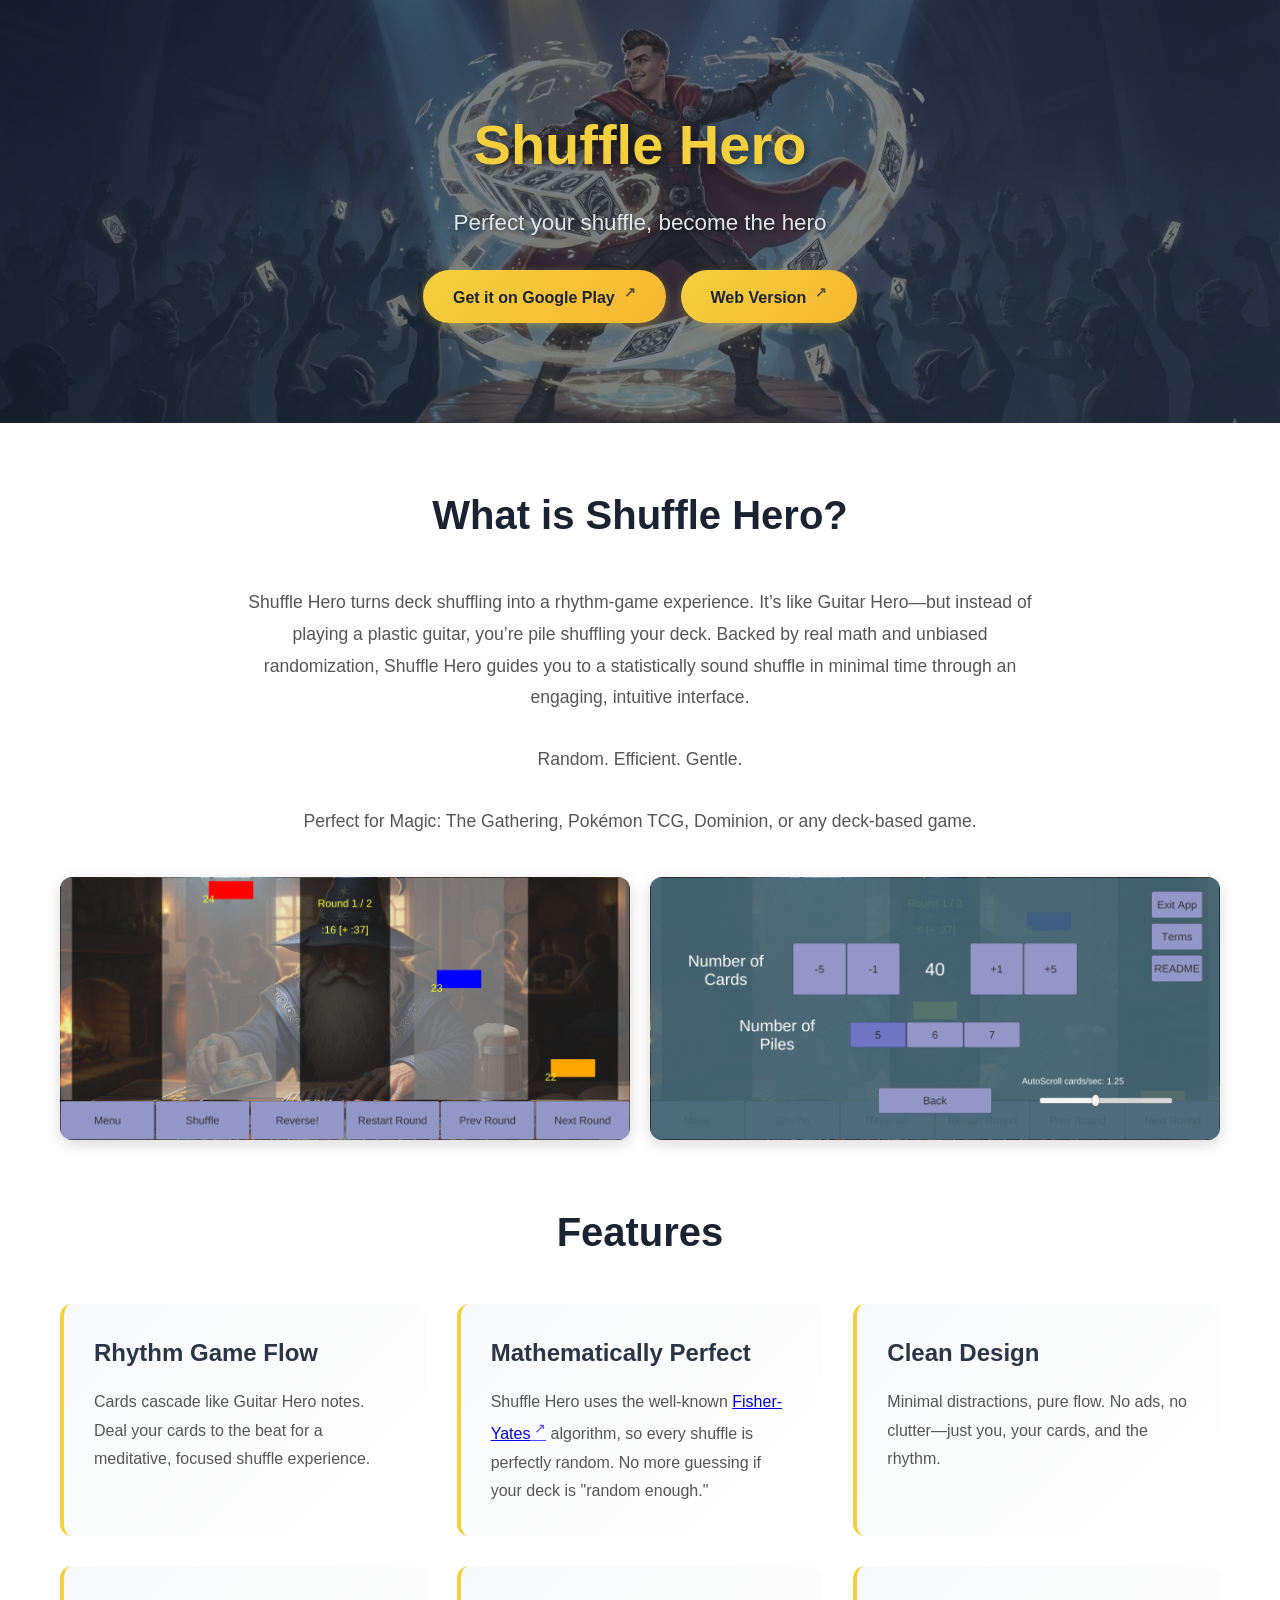
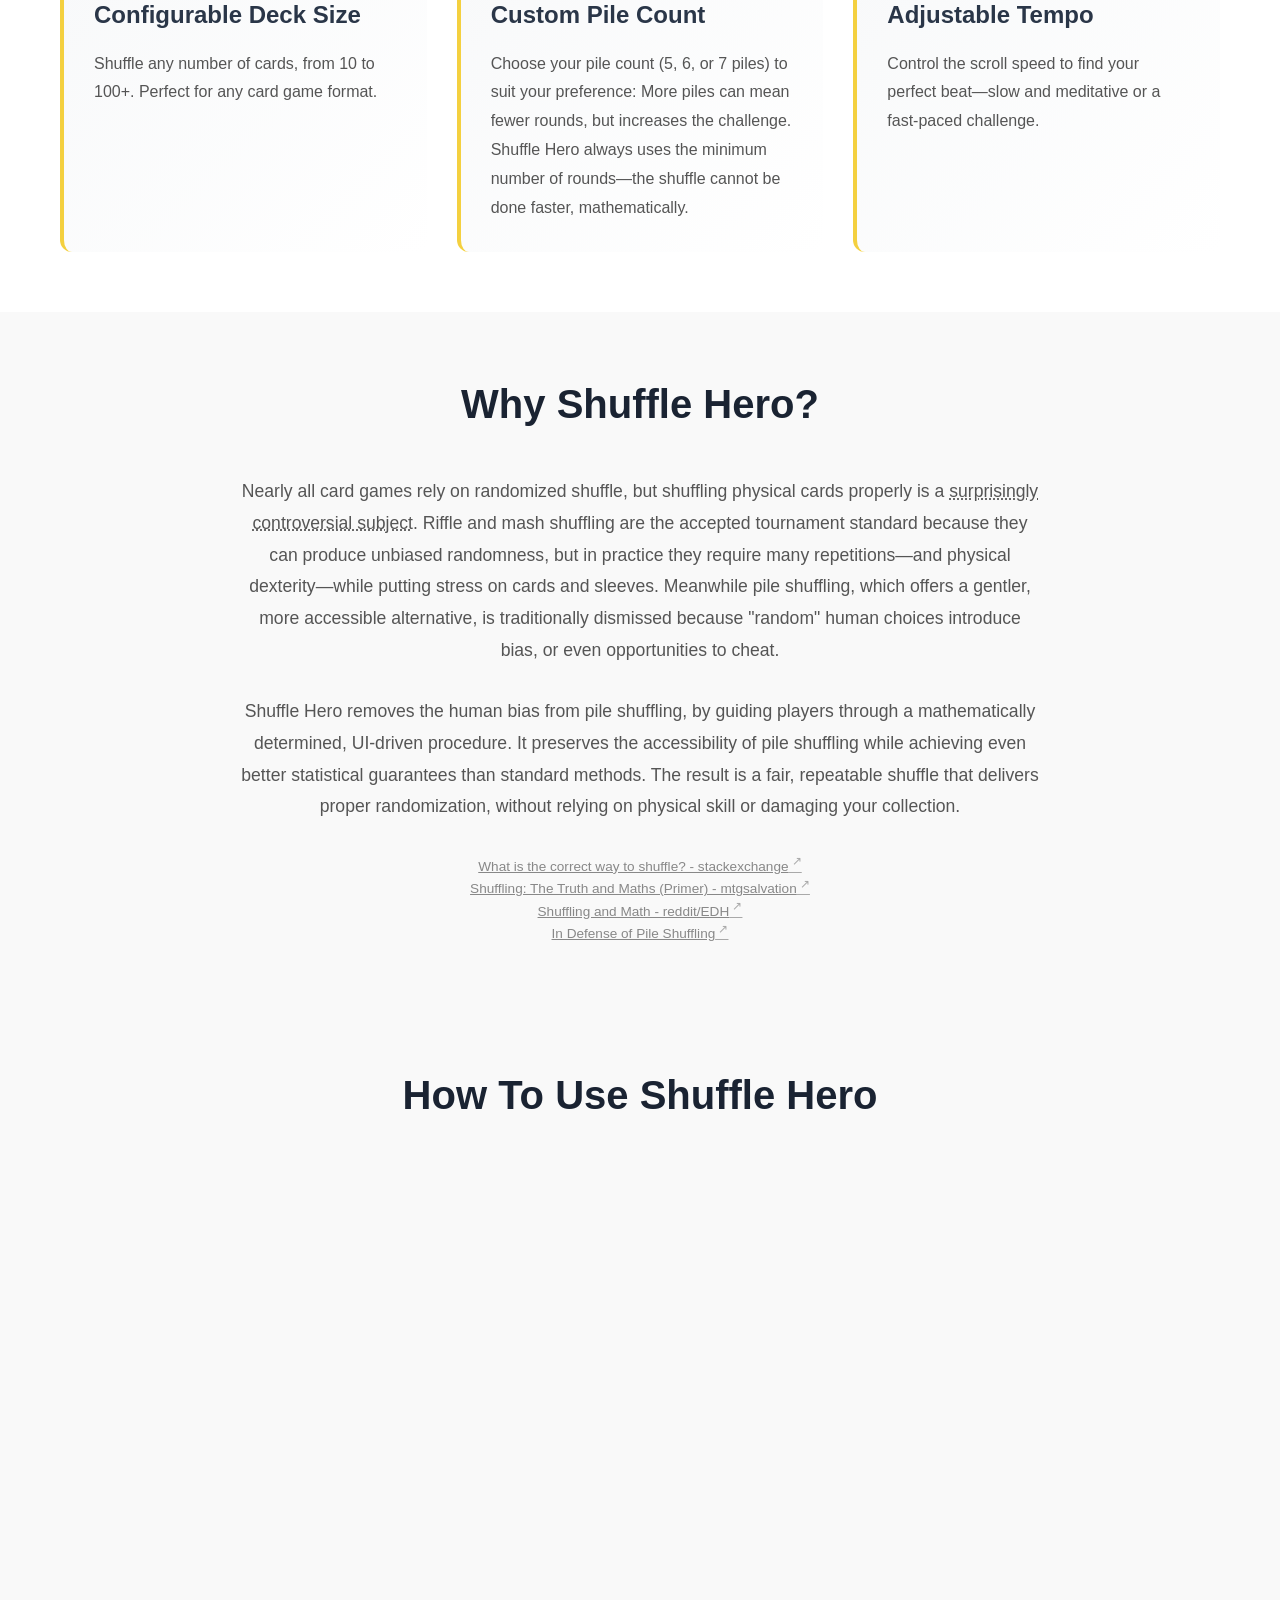
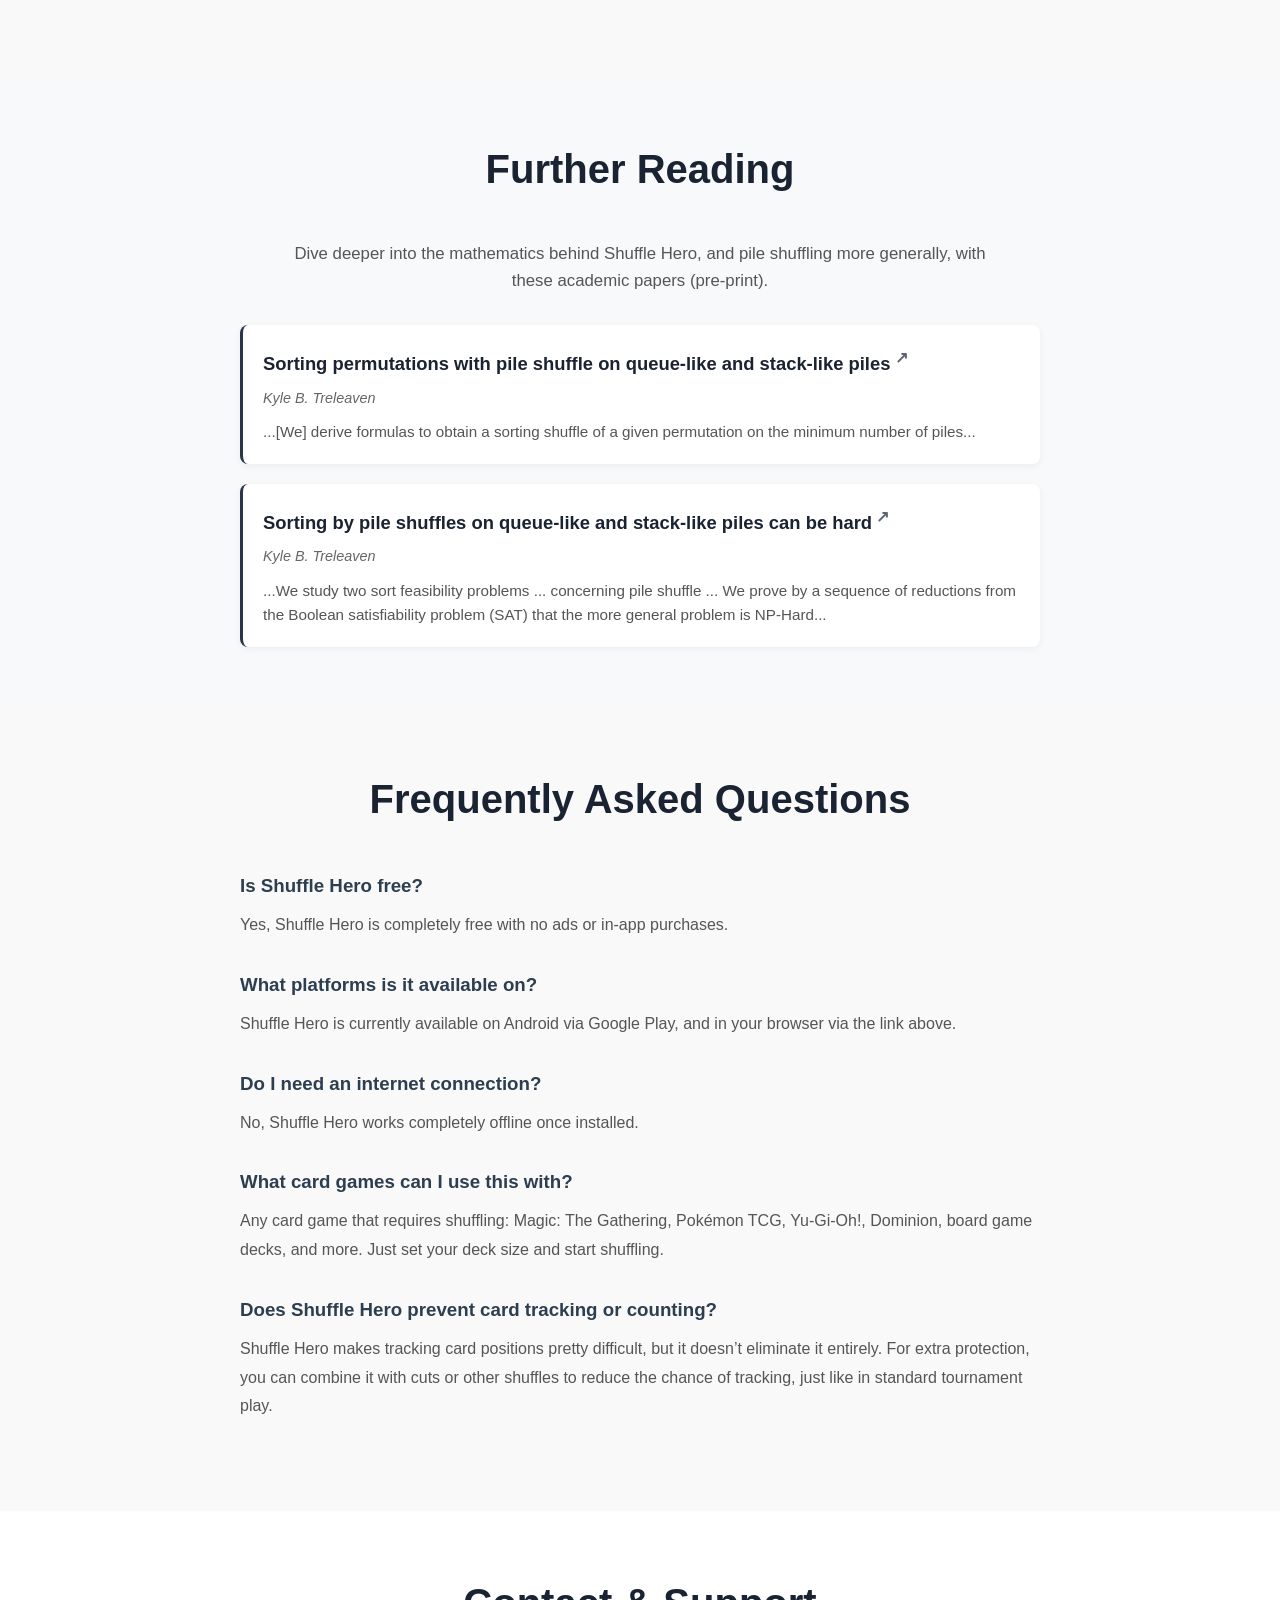
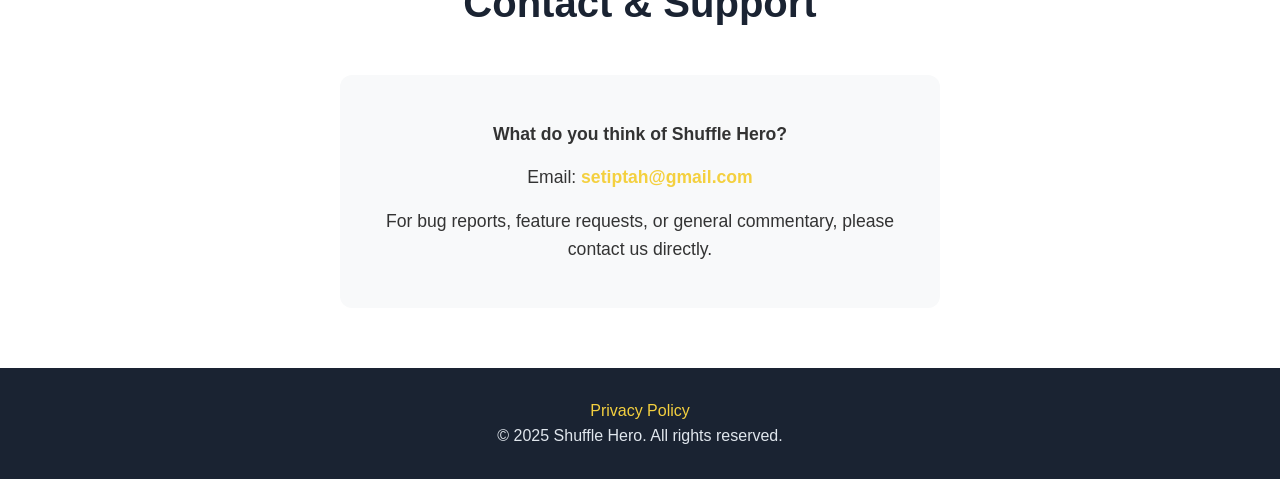
==== commit 1e6f1562: "shuffle hero site edits" ====
--- a/shuffle-hero/index.html
+++ b/shuffle-hero/index.html
@@ -8,27 +8,15 @@
     <style>
         /* Home page specific styles */
         header {
-            background: linear-gradient(135deg, rgba(26, 35, 50, 0.95) 0%, rgba(42, 54, 72, 0.95) 100%), url('images/Gemini_Generated_Image_2lxxd22lxxd22lxx.png');
+            background: linear-gradient(135deg, rgba(26, 35, 50, 0.6) 0%, rgba(42, 54, 72, 0.6) 100%), url('images/shuffle-hero-banner-2.png');
             background-size: cover;
             background-position: center;
             padding: 100px 0;
             position: relative;
         }
 
-        header::before {
-            content: '';
-            position: absolute;
-            top: 0;
-            left: 0;
-            right: 0;
-            bottom: 0;
-            background: linear-gradient(135deg, rgba(26, 35, 50, 0.85) 0%, rgba(42, 54, 72, 0.85) 100%);
-            z-index: 1;
-        }
-
         header .container {
             position: relative;
-            z-index: 2;
         }
 
         header h1 {
@@ -118,7 +106,13 @@
         <div class="container">
             <h2 class="section-title">What is Shuffle Hero?</h2>
             <p style="text-align: center; max-width: 800px; margin: 0 auto 30px; font-size: 1.1em; color: #555; line-height: 1.8;">
-                Shuffle Hero perfects the humble pile shuffle with mathematics and the magic of rhythm games. Watch as cards cascade down your screen like notes in Guitar Hero. Each lane represents a pile on your table. As each card reaches the bottom, you move your real-world card to that pile—just in time, just in rhythm. Perfect for Magic: The Gathering, Pokémon TCG, Dominion, or any deck-based game.
+                Shuffle Hero turns deck shuffling into a rhythm-game experience. It’s like Guitar Hero—but instead of playing a plastic guitar, you’re pile shuffling your deck. Backed by real math and unbiased randomization, Shuffle Hero guides you to a statistically sound shuffle in minimal time through an engaging, intuitive interface.
+            </p>
+            <p style="text-align: center; max-width: 800px; margin: 0 auto 30px; font-size: 1.1em; color: #555; line-height: 1.8;">
+                Random. Efficient. Gentle.
+            </p>
+            <p style="text-align: center; max-width: 800px; margin: 0 auto 30px; font-size: 1.1em; color: #555; line-height: 1.8;">
+                Perfect for Magic: The Gathering, Pokémon TCG, Dominion, or any deck-based game.
             </p>
             <div class="screenshots-grid">
                 <img src="images/screenshots/Screenshot_20251213-114809.png" alt="Shuffle Hero gameplay - Round 1/2" class="screenshot-img">
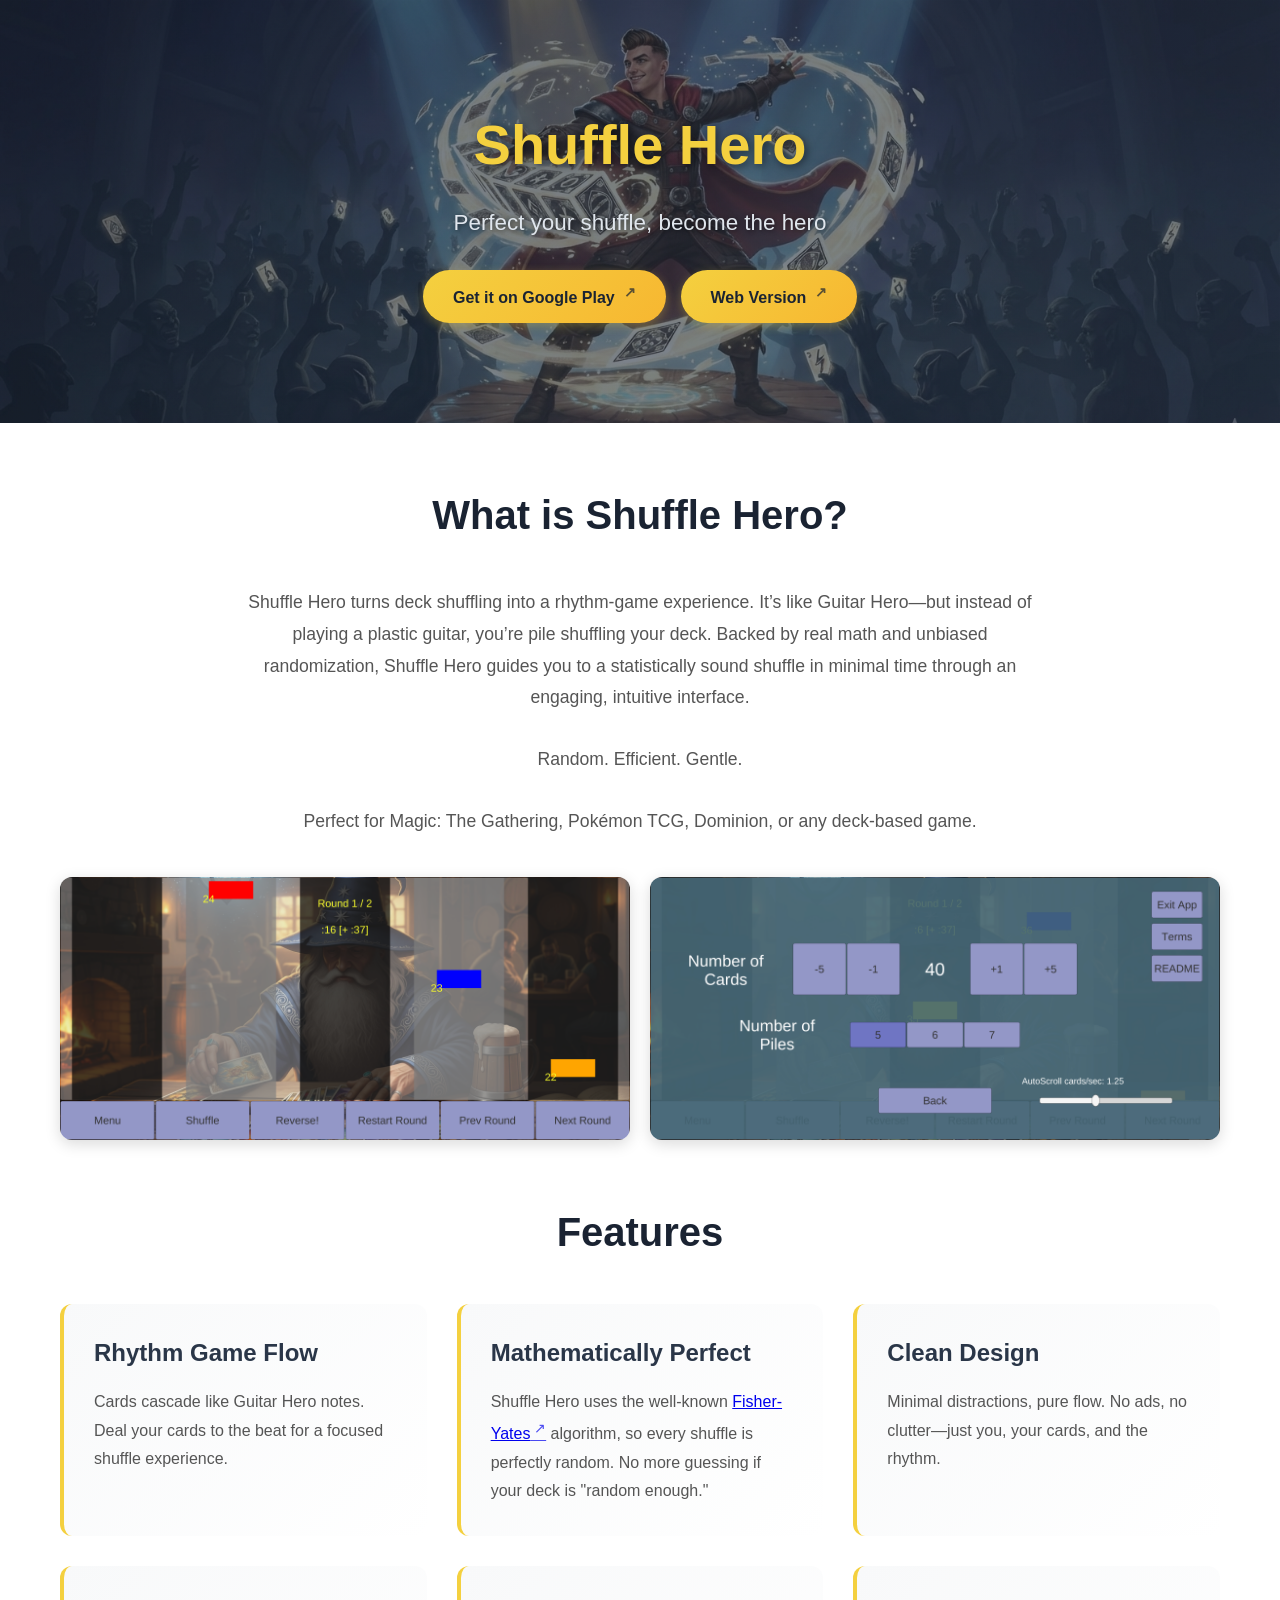
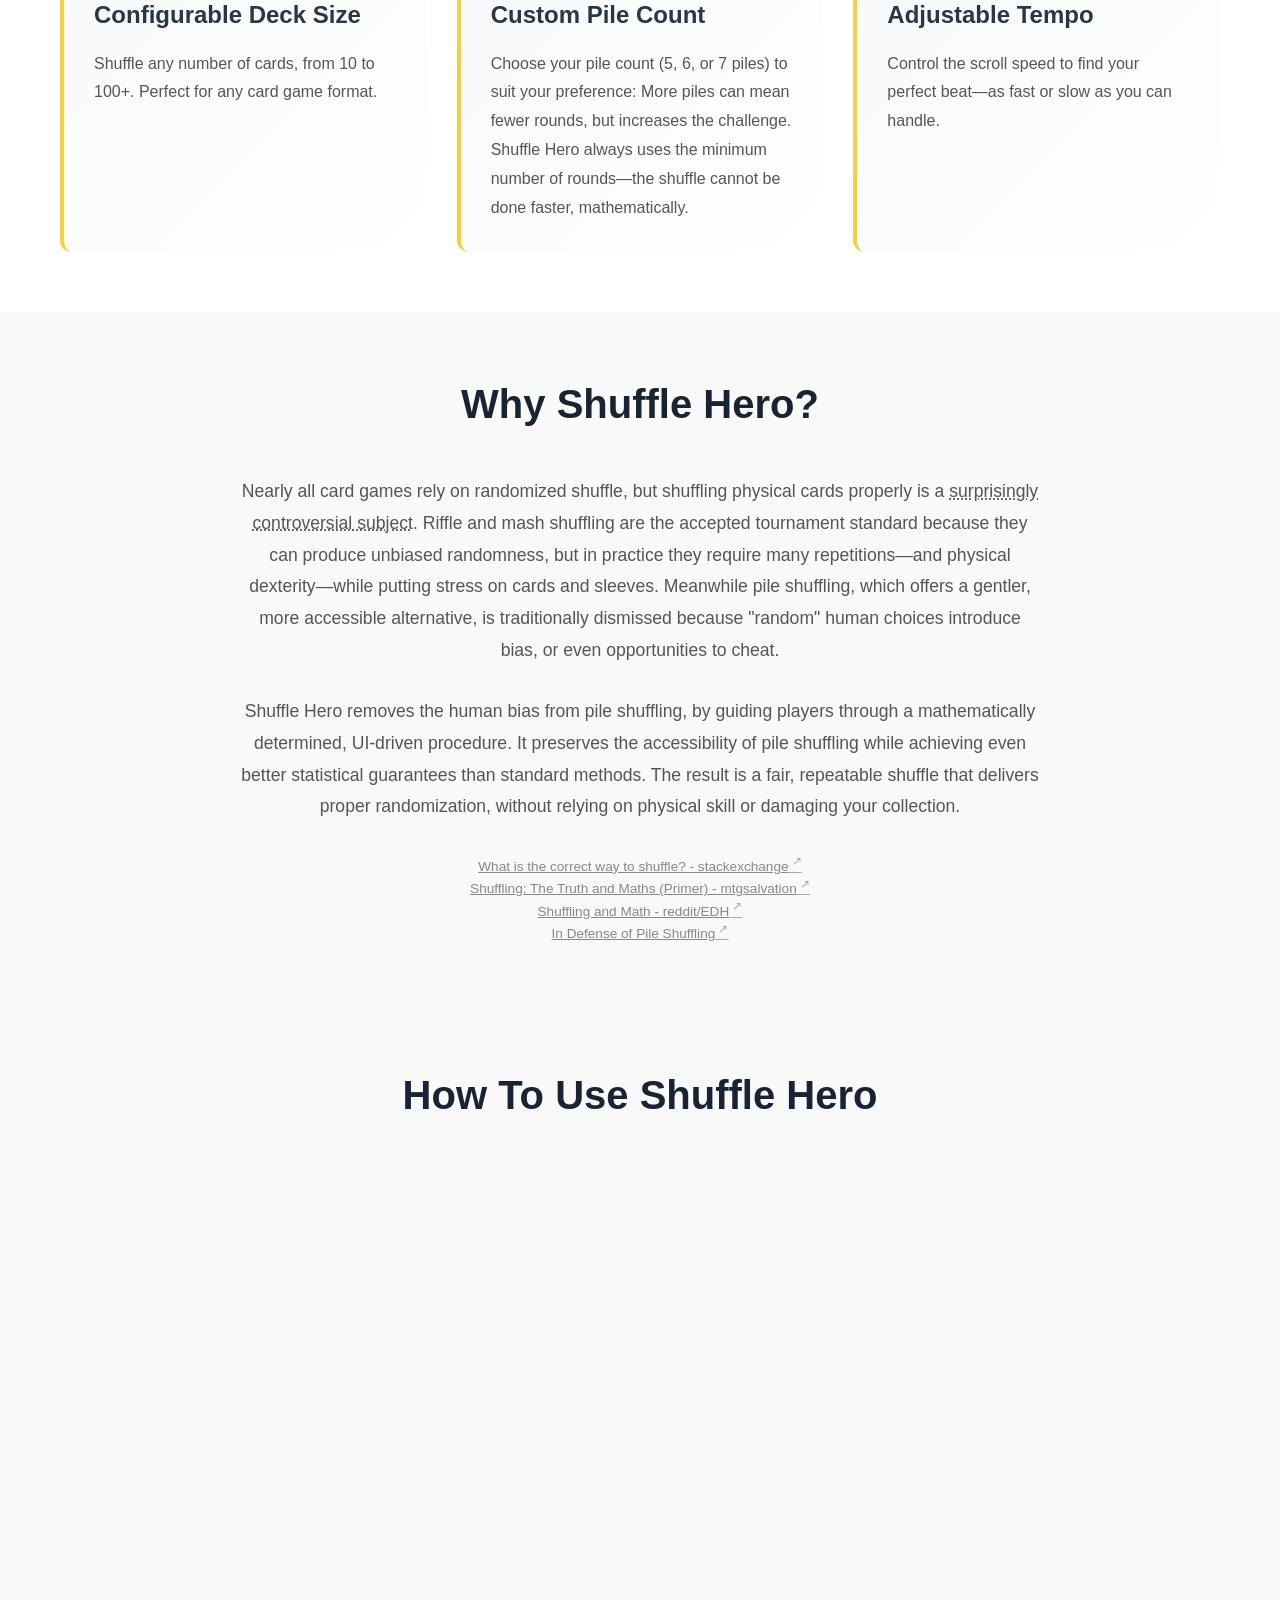
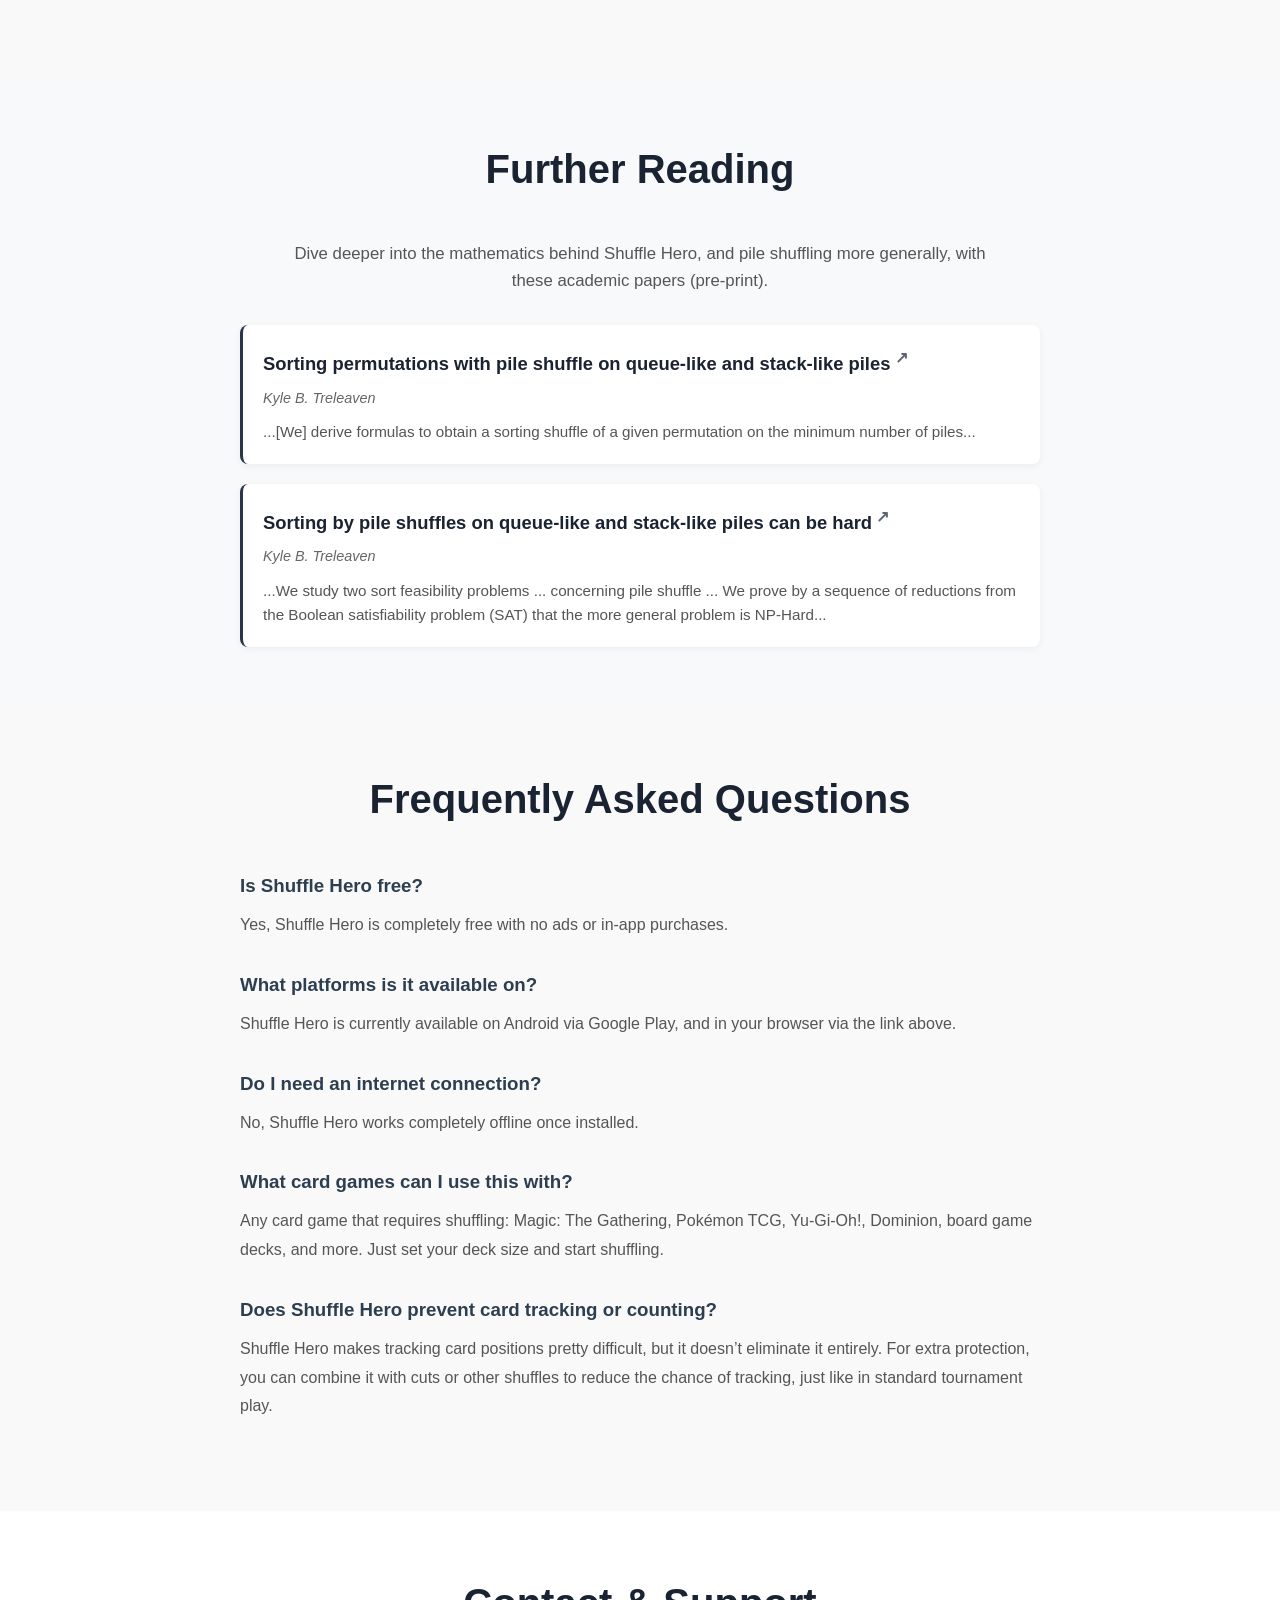
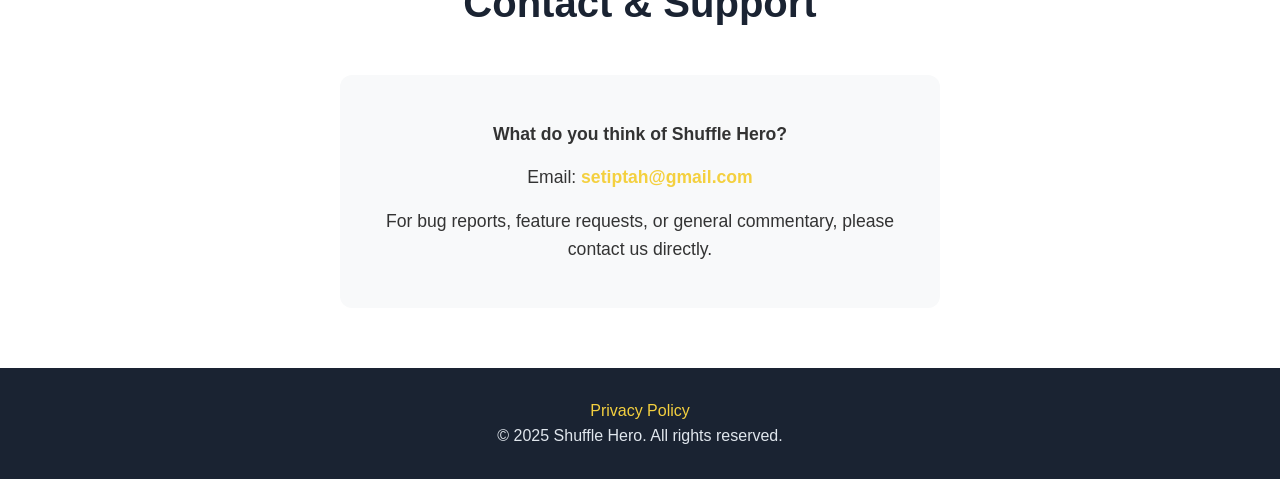
==== commit 1b0d5e63: "less talk of "slow" in shuffle hero" ====
--- a/shuffle-hero/index.html
+++ b/shuffle-hero/index.html
@@ -122,7 +122,7 @@
             <div class="features-grid">
                 <div class="feature-card">
                     <h3>Rhythm Game Flow</h3>
-                    <p>Cards cascade like Guitar Hero notes. Deal your cards to the beat for a meditative, focused shuffle experience.</p>
+                    <p>Cards cascade like Guitar Hero notes. Deal your cards to the beat for a focused shuffle experience.</p>
                 </div>
                 <div class="feature-card">
                     <h3>Mathematically Perfect</h3>
@@ -146,7 +146,7 @@
                 </div>
                 <div class="feature-card">
                     <h3>Adjustable Tempo</h3>
-                    <p>Control the scroll speed to find your perfect beat—slow and meditative or a fast-paced challenge.</p>
+                    <p>Control the scroll speed to find your perfect beat—as fast or slow as you can handle.</p>
                 </div>
             </div>
         </div>
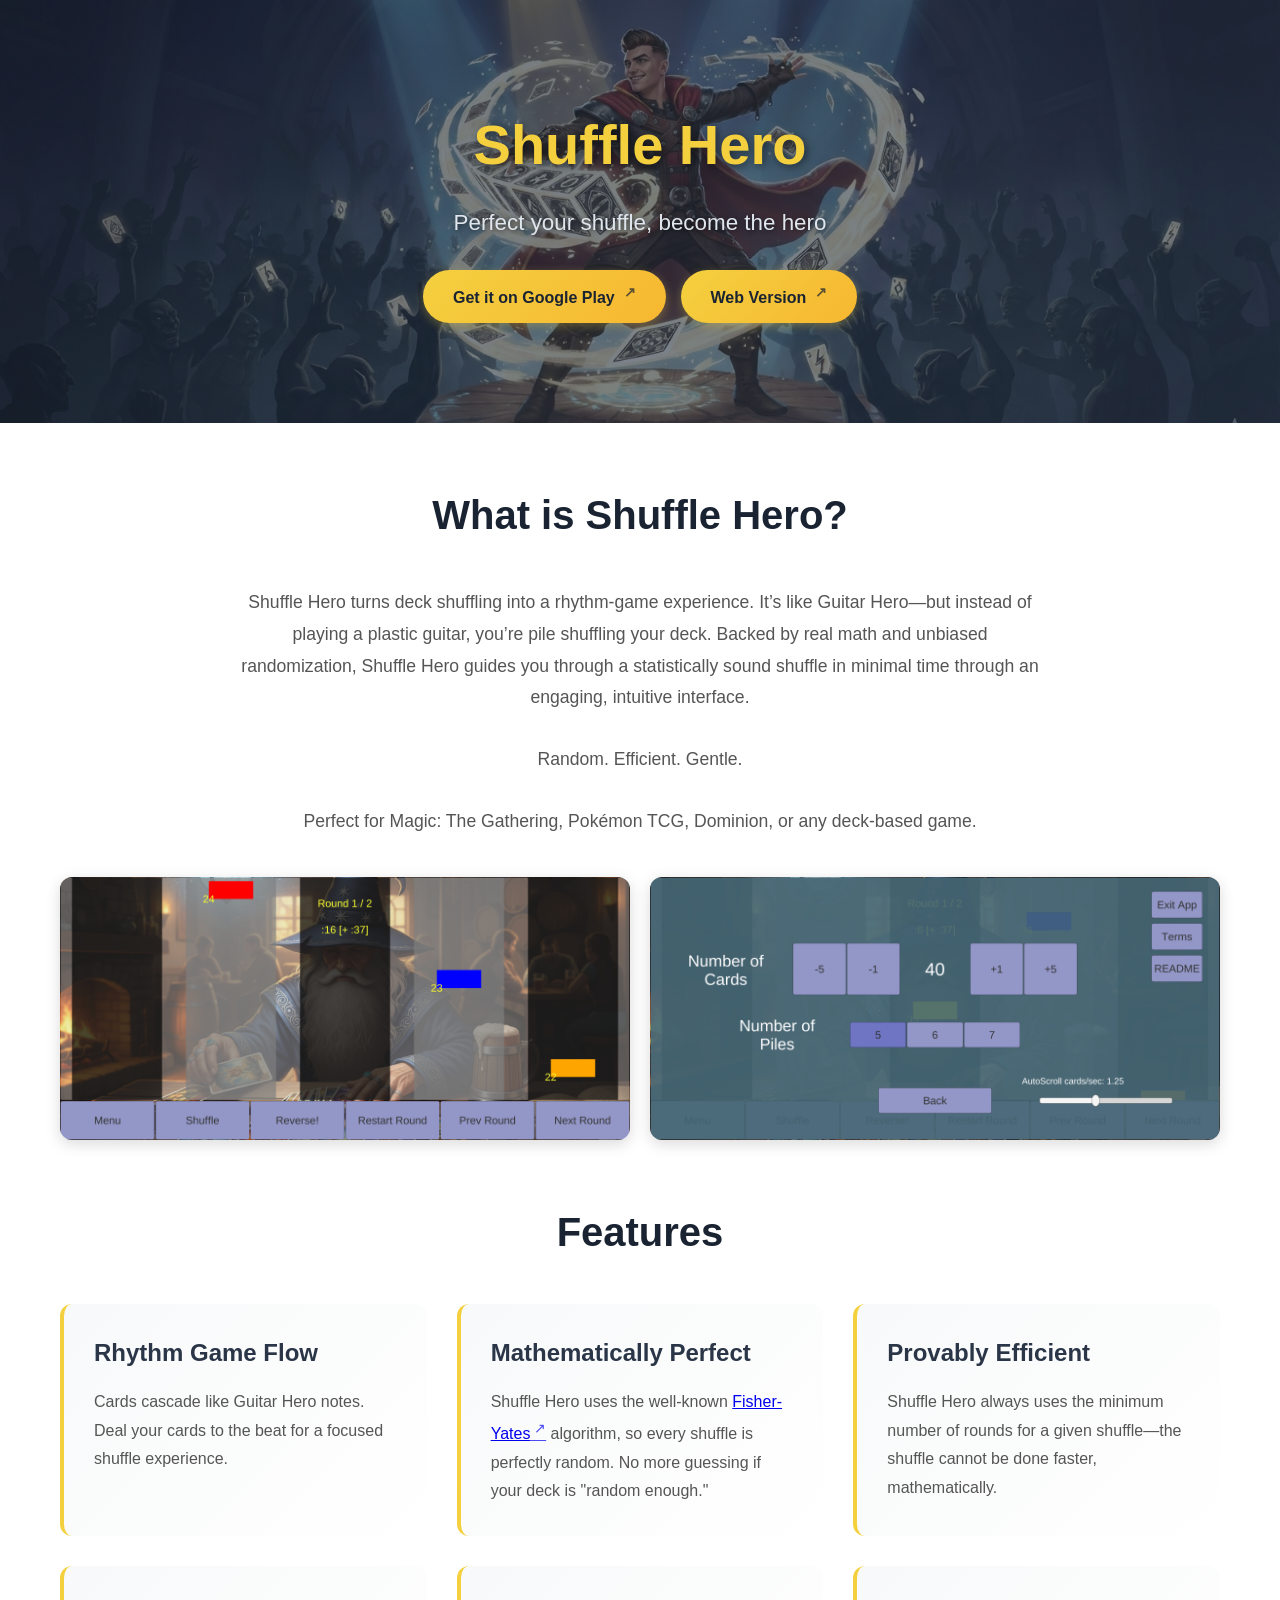
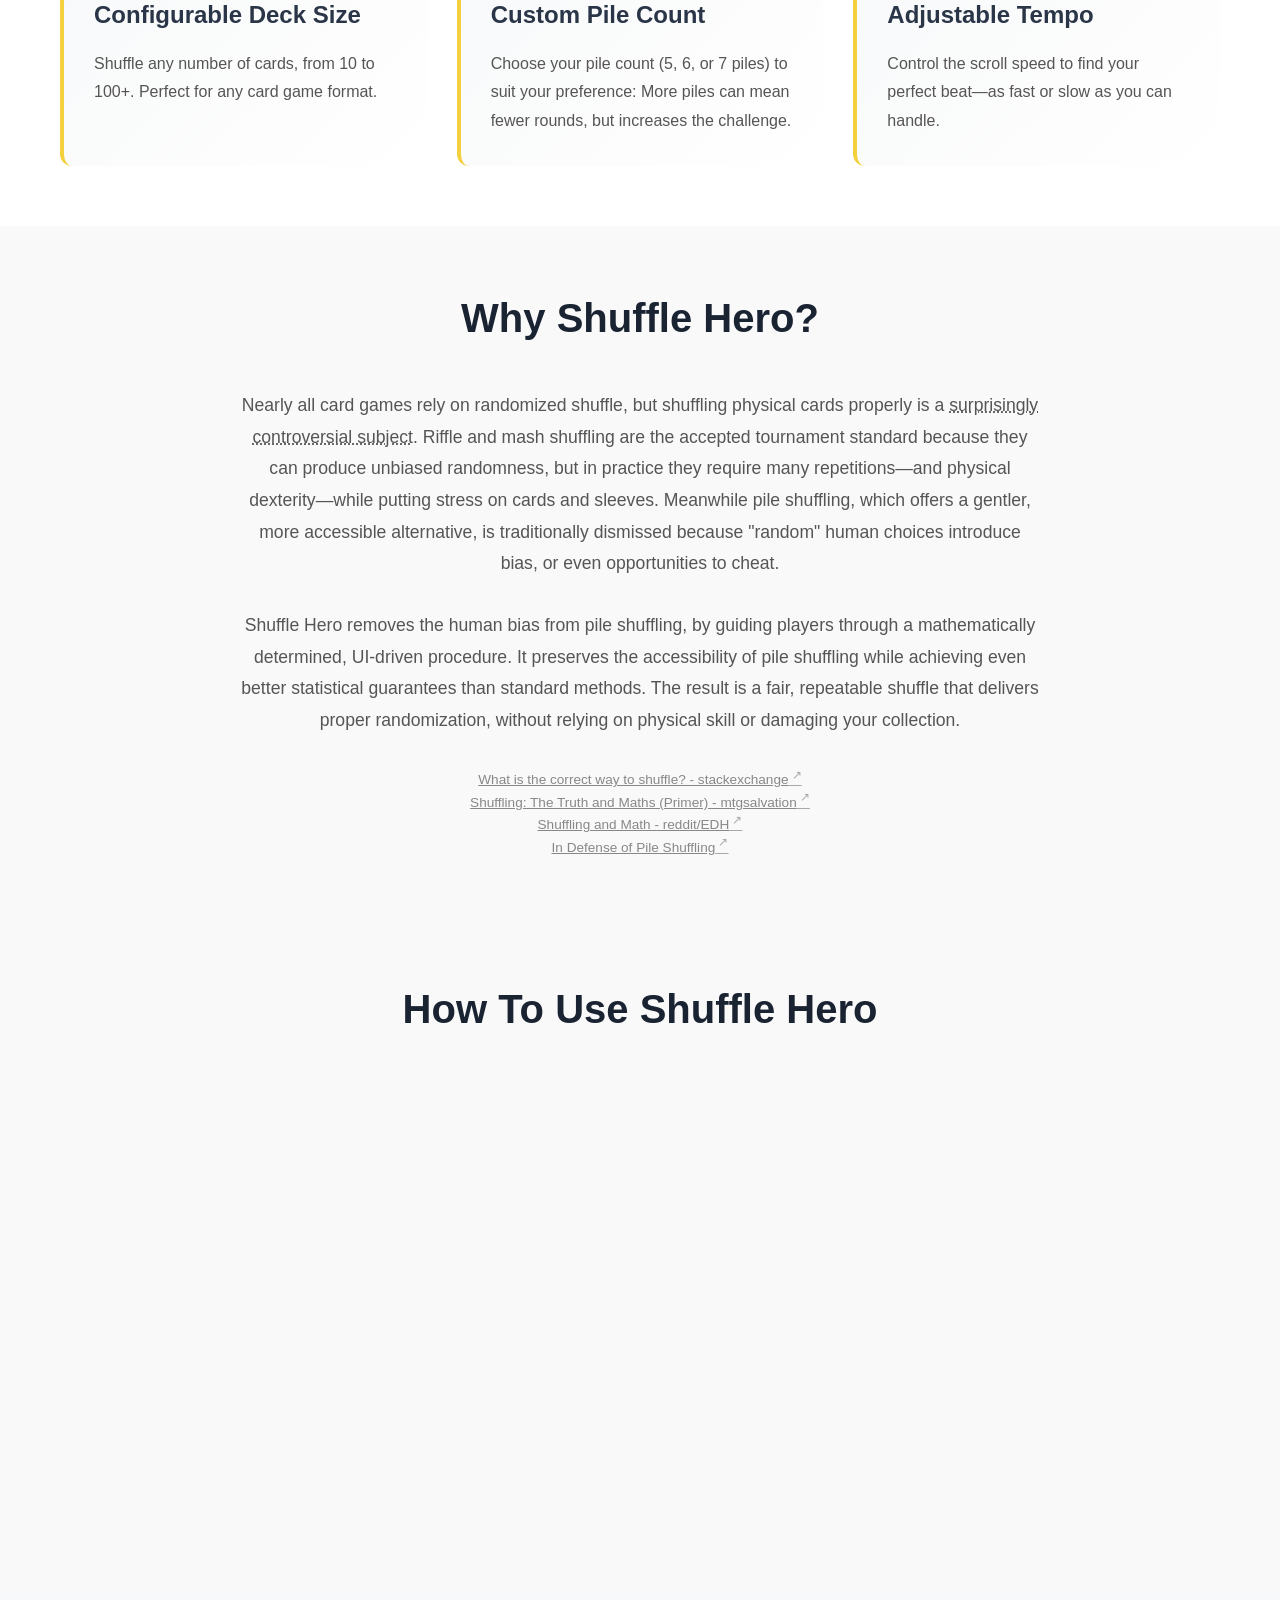
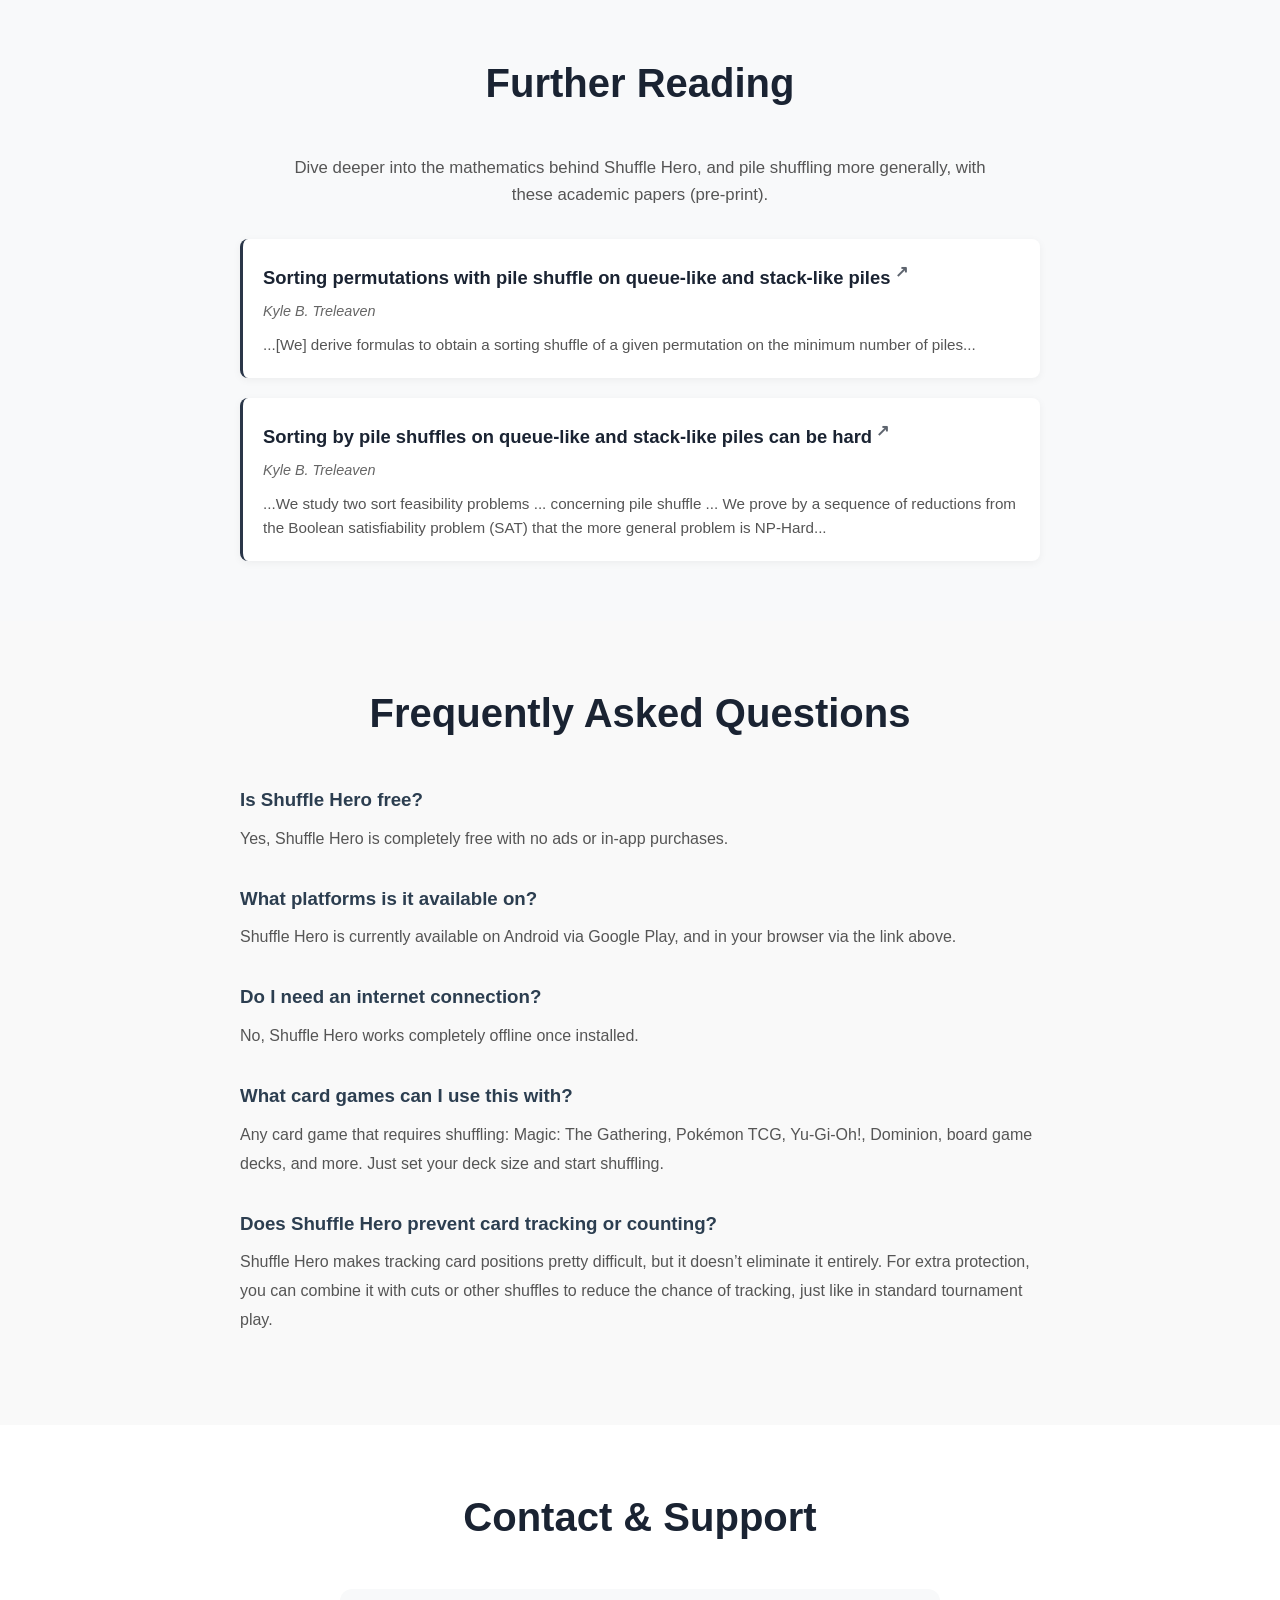
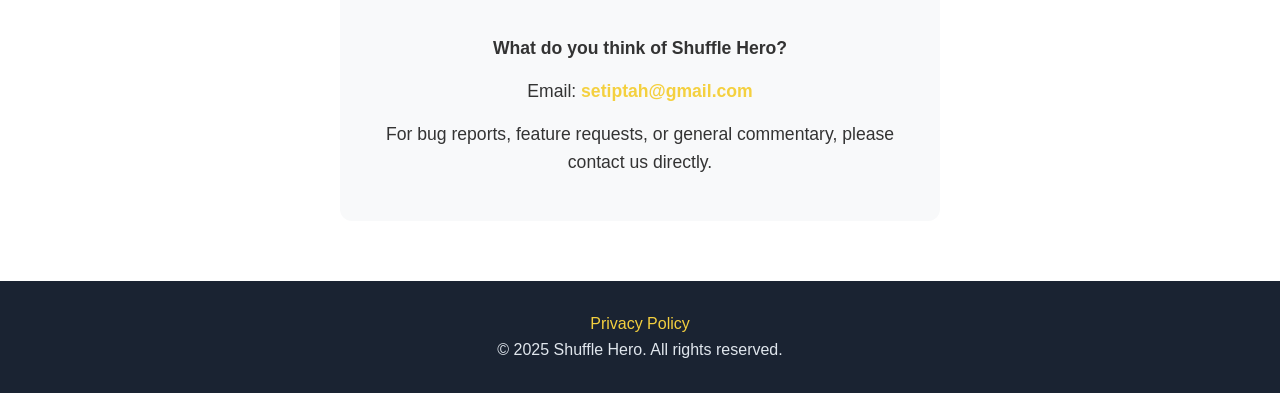
==== commit df9da022: "more language tweaks in shuffle hero" ====
--- a/shuffle-hero/index.html
+++ b/shuffle-hero/index.html
@@ -106,7 +106,9 @@
         <div class="container">
             <h2 class="section-title">What is Shuffle Hero?</h2>
             <p style="text-align: center; max-width: 800px; margin: 0 auto 30px; font-size: 1.1em; color: #555; line-height: 1.8;">
-                Shuffle Hero turns deck shuffling into a rhythm-game experience. It’s like Guitar Hero—but instead of playing a plastic guitar, you’re pile shuffling your deck. Backed by real math and unbiased randomization, Shuffle Hero guides you to a statistically sound shuffle in minimal time through an engaging, intuitive interface.
+                Shuffle Hero turns deck shuffling into a rhythm-game experience.
+                It’s like Guitar Hero—but instead of playing a plastic guitar, you’re pile shuffling your deck.
+                Backed by real math and unbiased randomization, Shuffle Hero guides you through a statistically sound shuffle in minimal time through an engaging, intuitive interface.
             </p>
             <p style="text-align: center; max-width: 800px; margin: 0 auto 30px; font-size: 1.1em; color: #555; line-height: 1.8;">
                 Random. Efficient. Gentle.
@@ -129,8 +131,8 @@
                     <p>Shuffle Hero uses the well-known <a href="https://en.wikipedia.org/wiki/Fisher%E2%80%93Yates_shuffle" class="external-link" target="_blank" rel="noopener noreferrer">Fisher-Yates</a> algorithm, so every shuffle is perfectly random. No more guessing if your deck is "random enough."</p>
                 </div>
                 <div class="feature-card">
-                    <h3>Clean Design</h3>
-                    <p>Minimal distractions, pure flow. No ads, no clutter—just you, your cards, and the rhythm.</p>
+                    <h3>Provably Efficient</h3>
+                    <p>Shuffle Hero always uses the minimum number of rounds for a given shuffle—the shuffle cannot be done faster, mathematically.</p>
                 </div>
                 <div class="feature-card">
                     <h3>Configurable Deck Size</h3>
@@ -141,7 +143,6 @@
                     <p>
                         Choose your pile count (5, 6, or 7 piles) to suit your preference:
                         More piles can mean fewer rounds, but increases the challenge.
-                        Shuffle Hero always uses the minimum number of rounds—the shuffle cannot be done faster, mathematically.
                     </p>
                 </div>
                 <div class="feature-card">
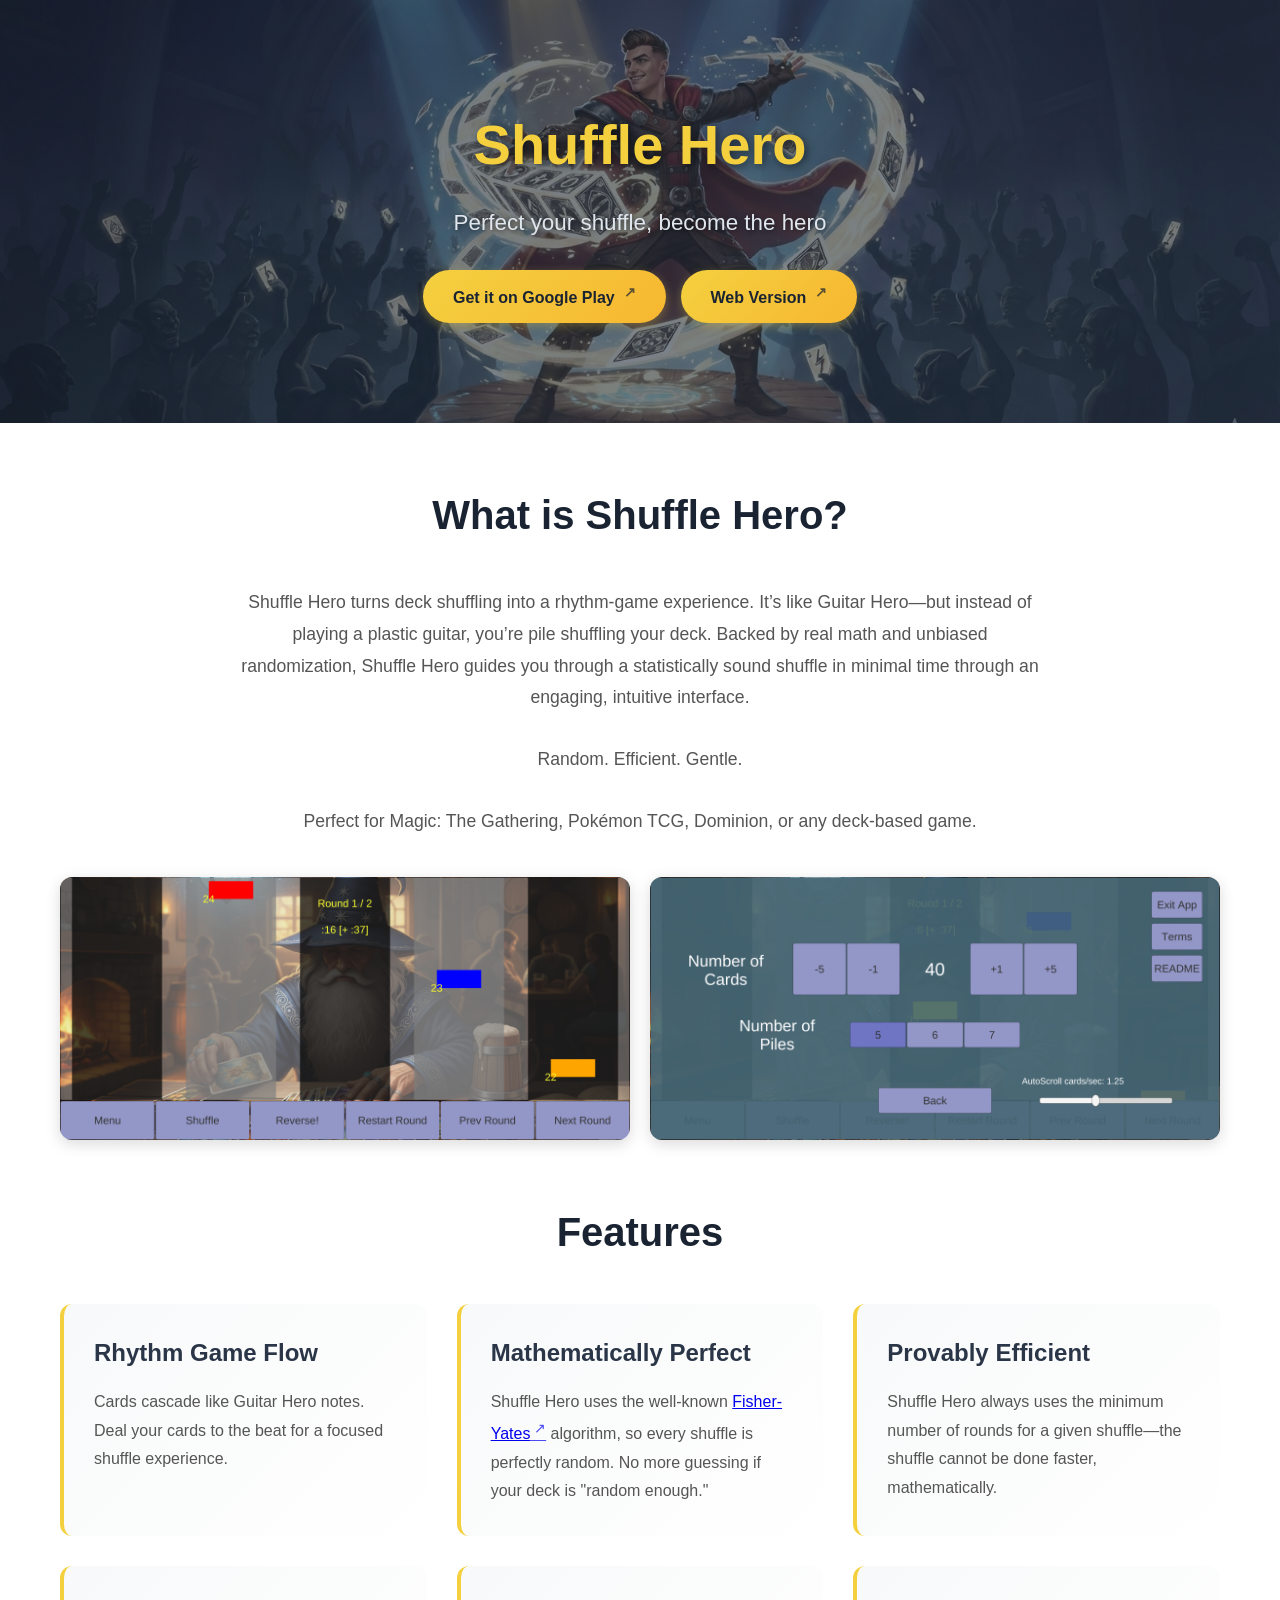
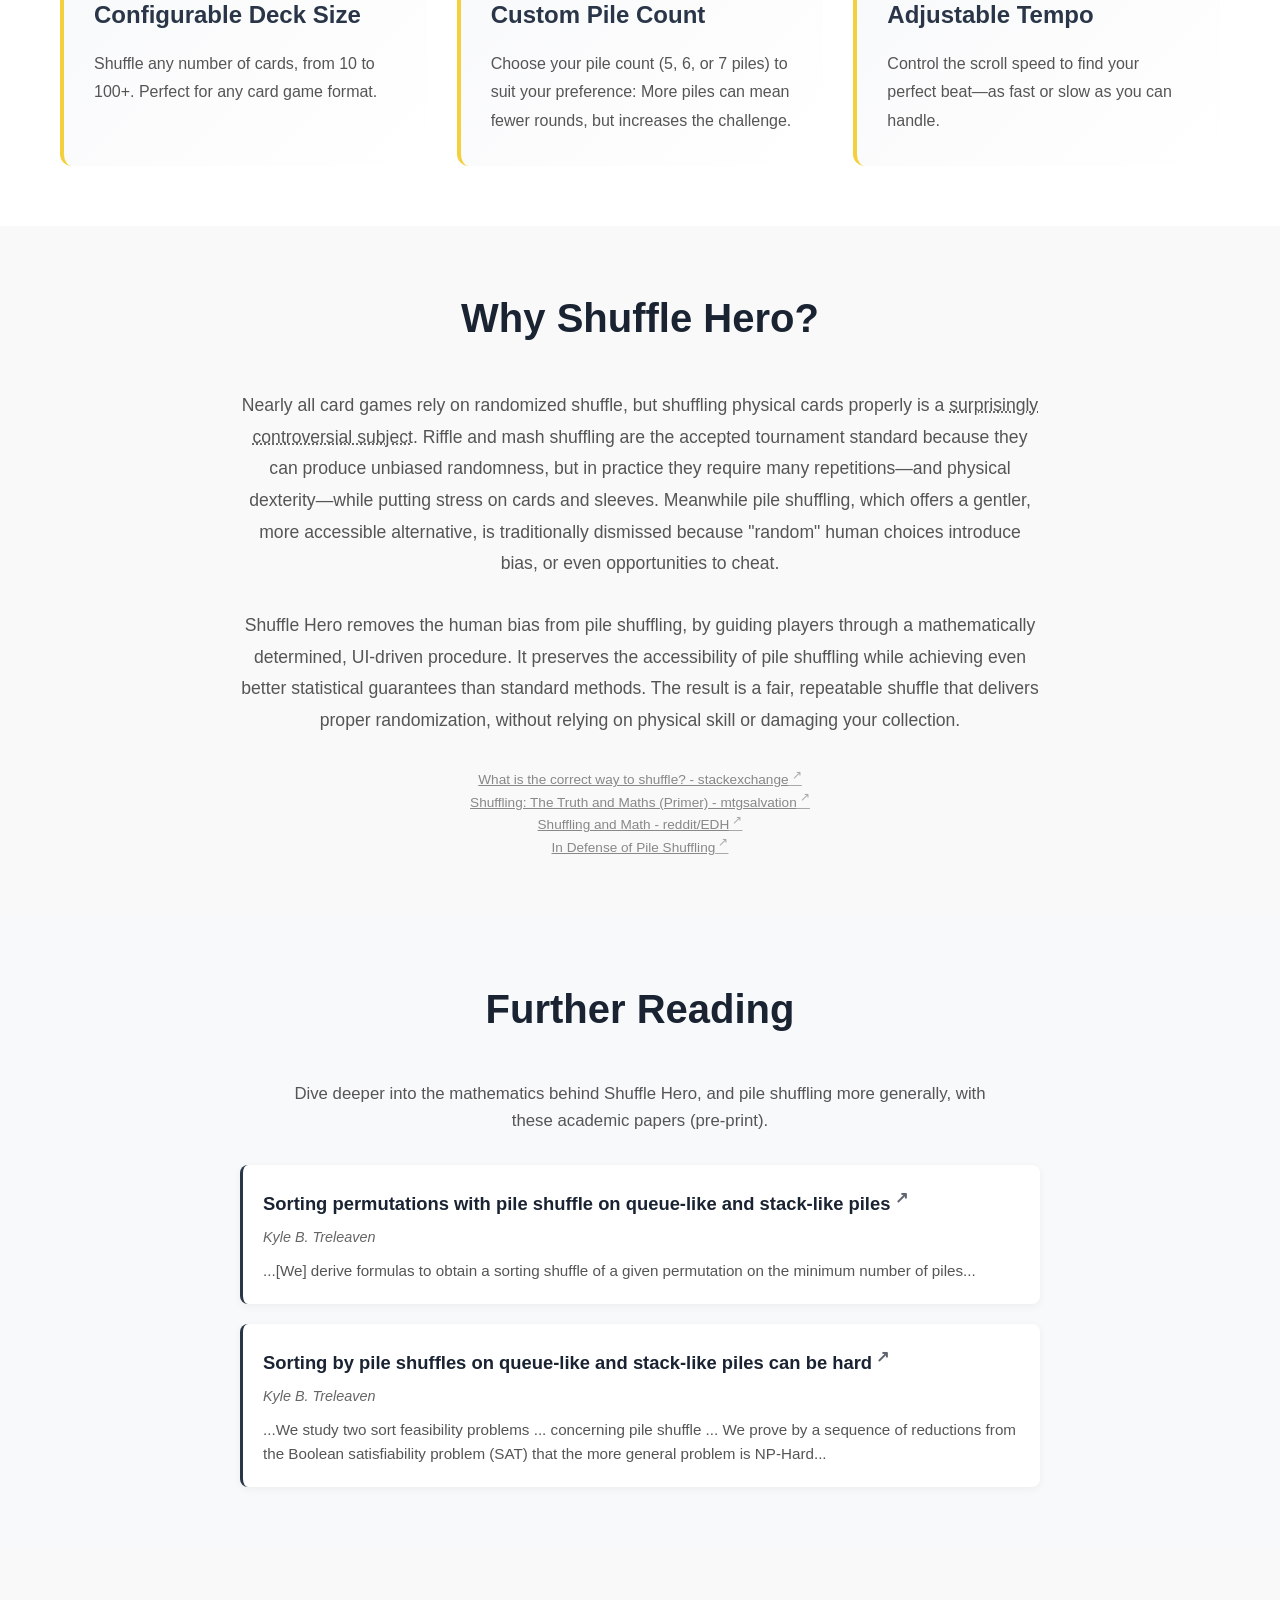
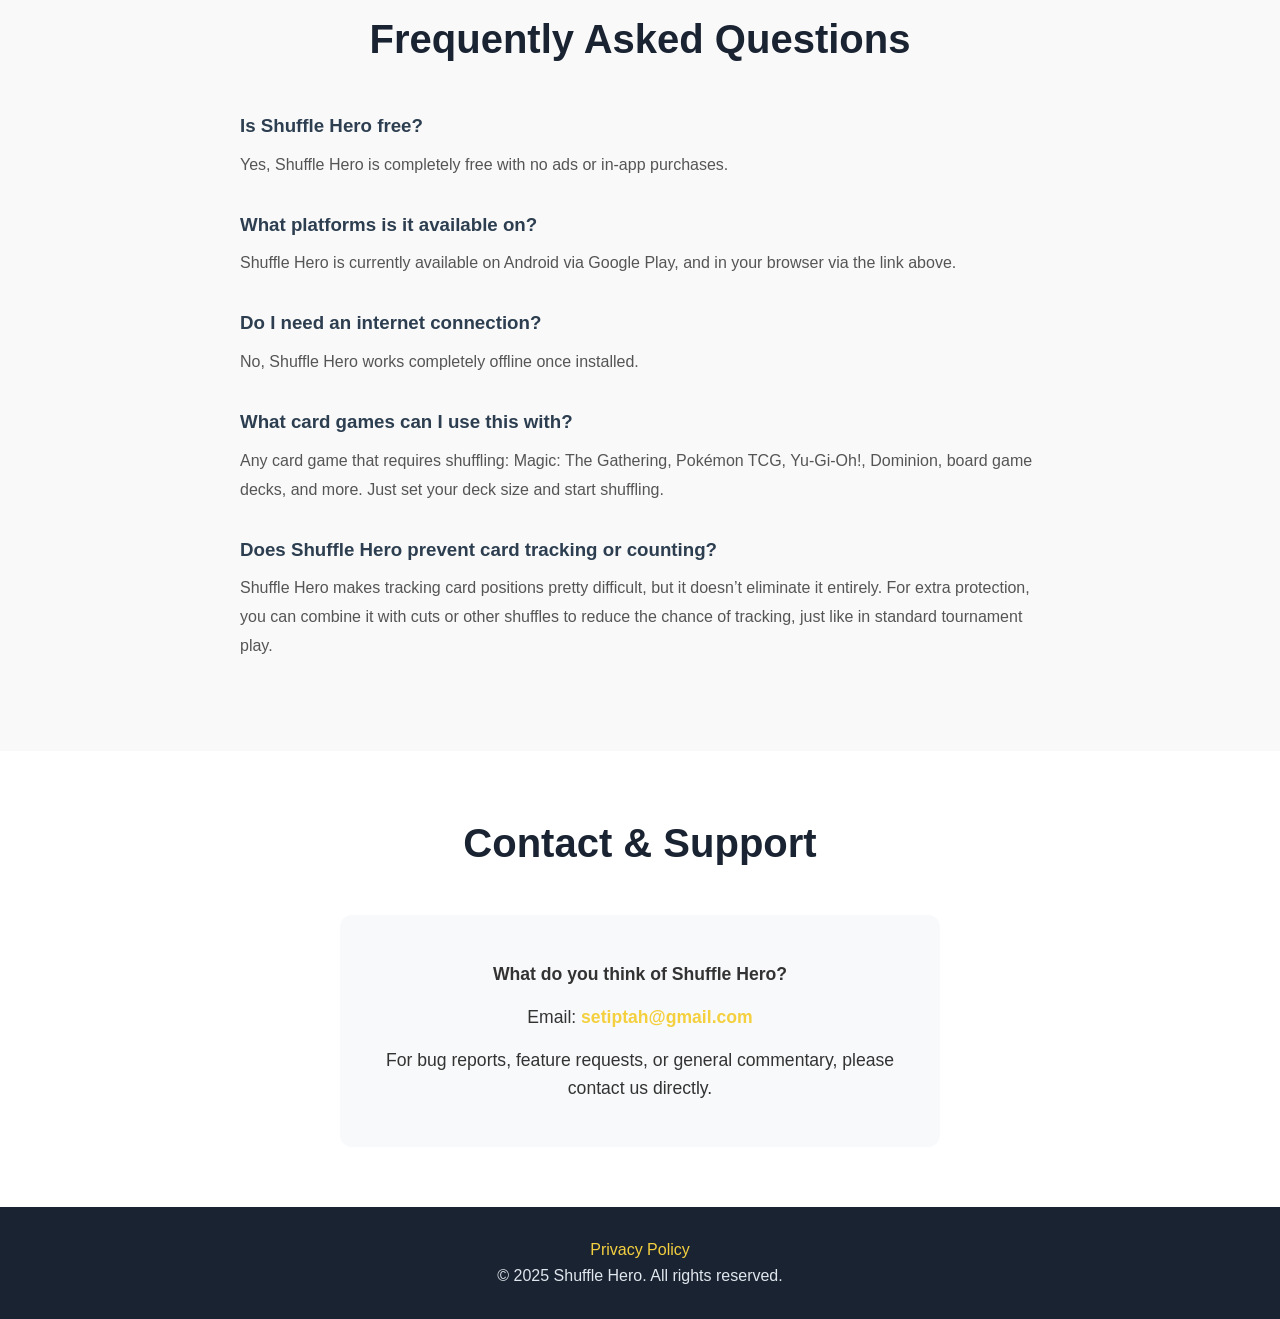
==== commit b61a8441: "video might be too confusing right now" ====
--- a/shuffle-hero/index.html
+++ b/shuffle-hero/index.html
@@ -173,6 +173,7 @@
         </div>
     </section>
 
+    <!--
     <section class="how-to" style="background-color: #f9f9f9; padding: 60px 0;">
         <div class="container">
             <h2 class="section-title">How To Use Shuffle Hero</h2>
@@ -189,6 +190,7 @@
             </div>
         </div>
     </section>
+    -->
 
     <section class="academic">
         <div class="container">
